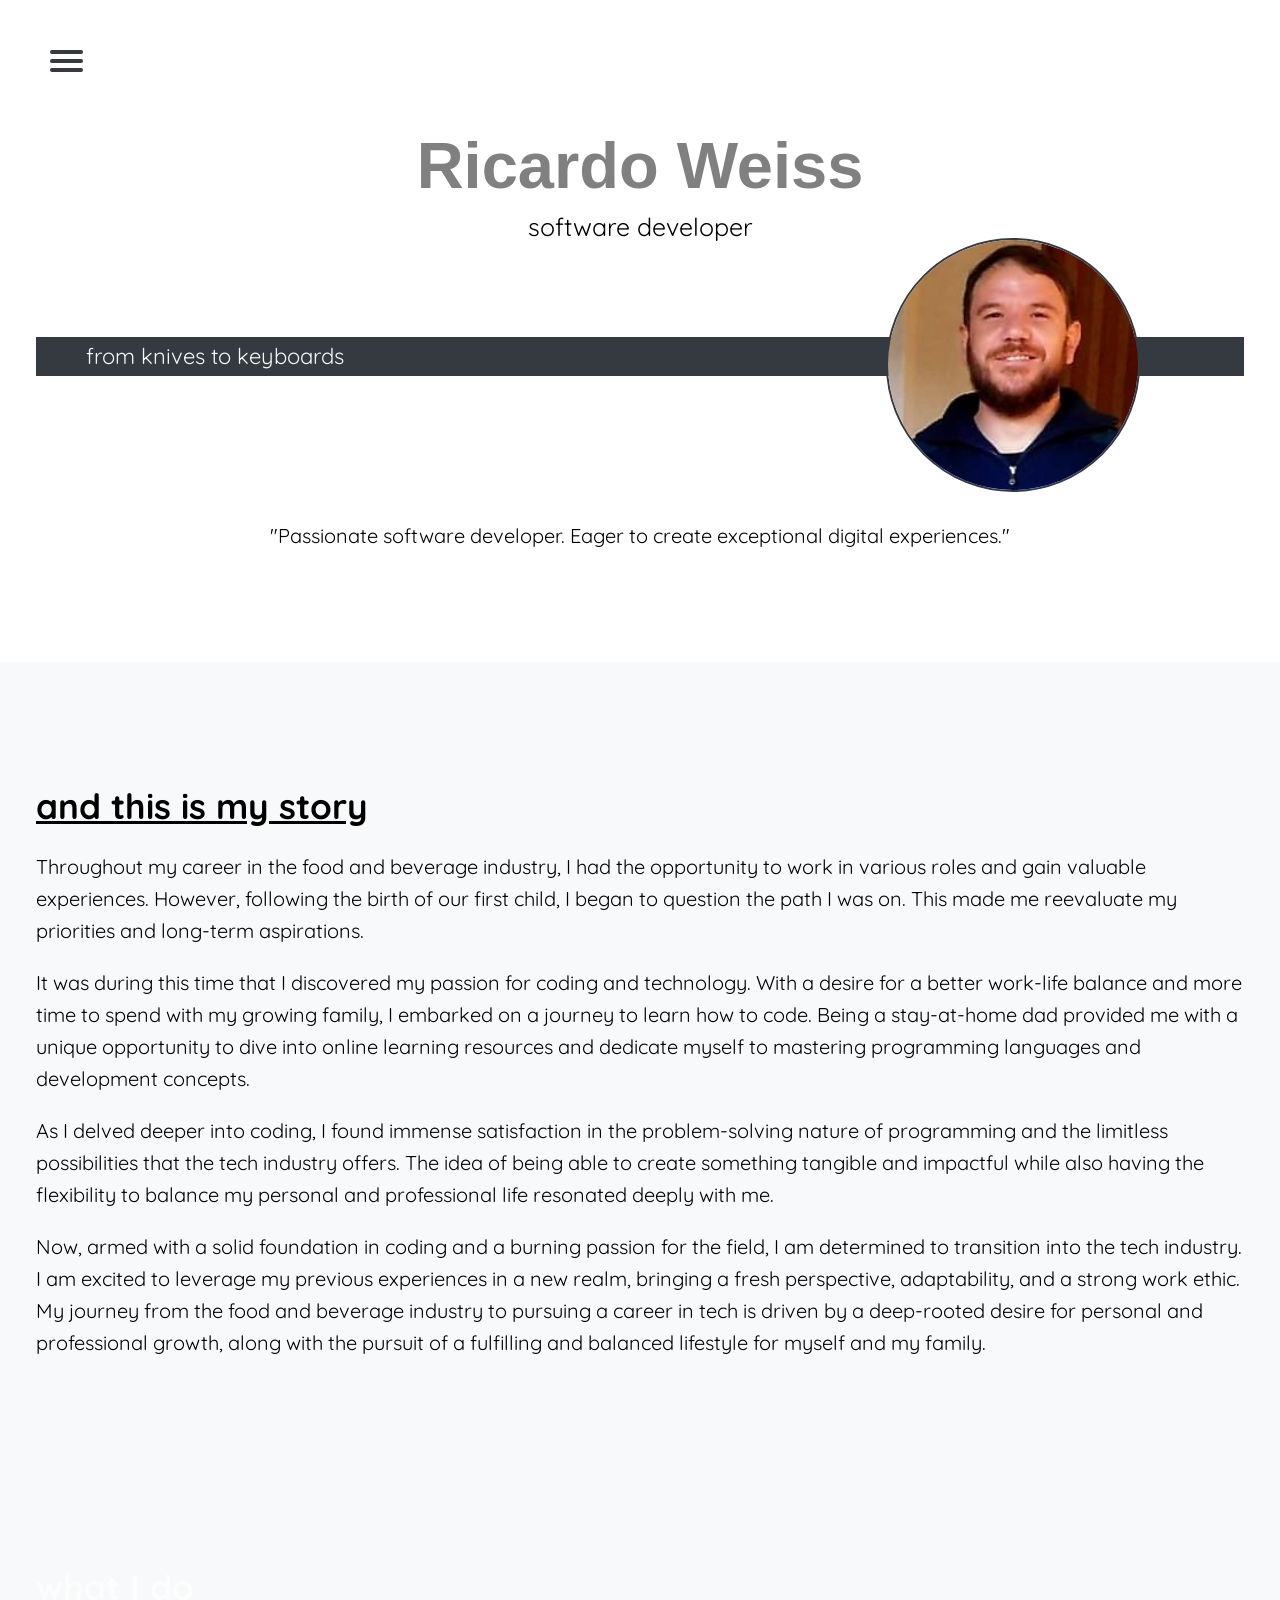
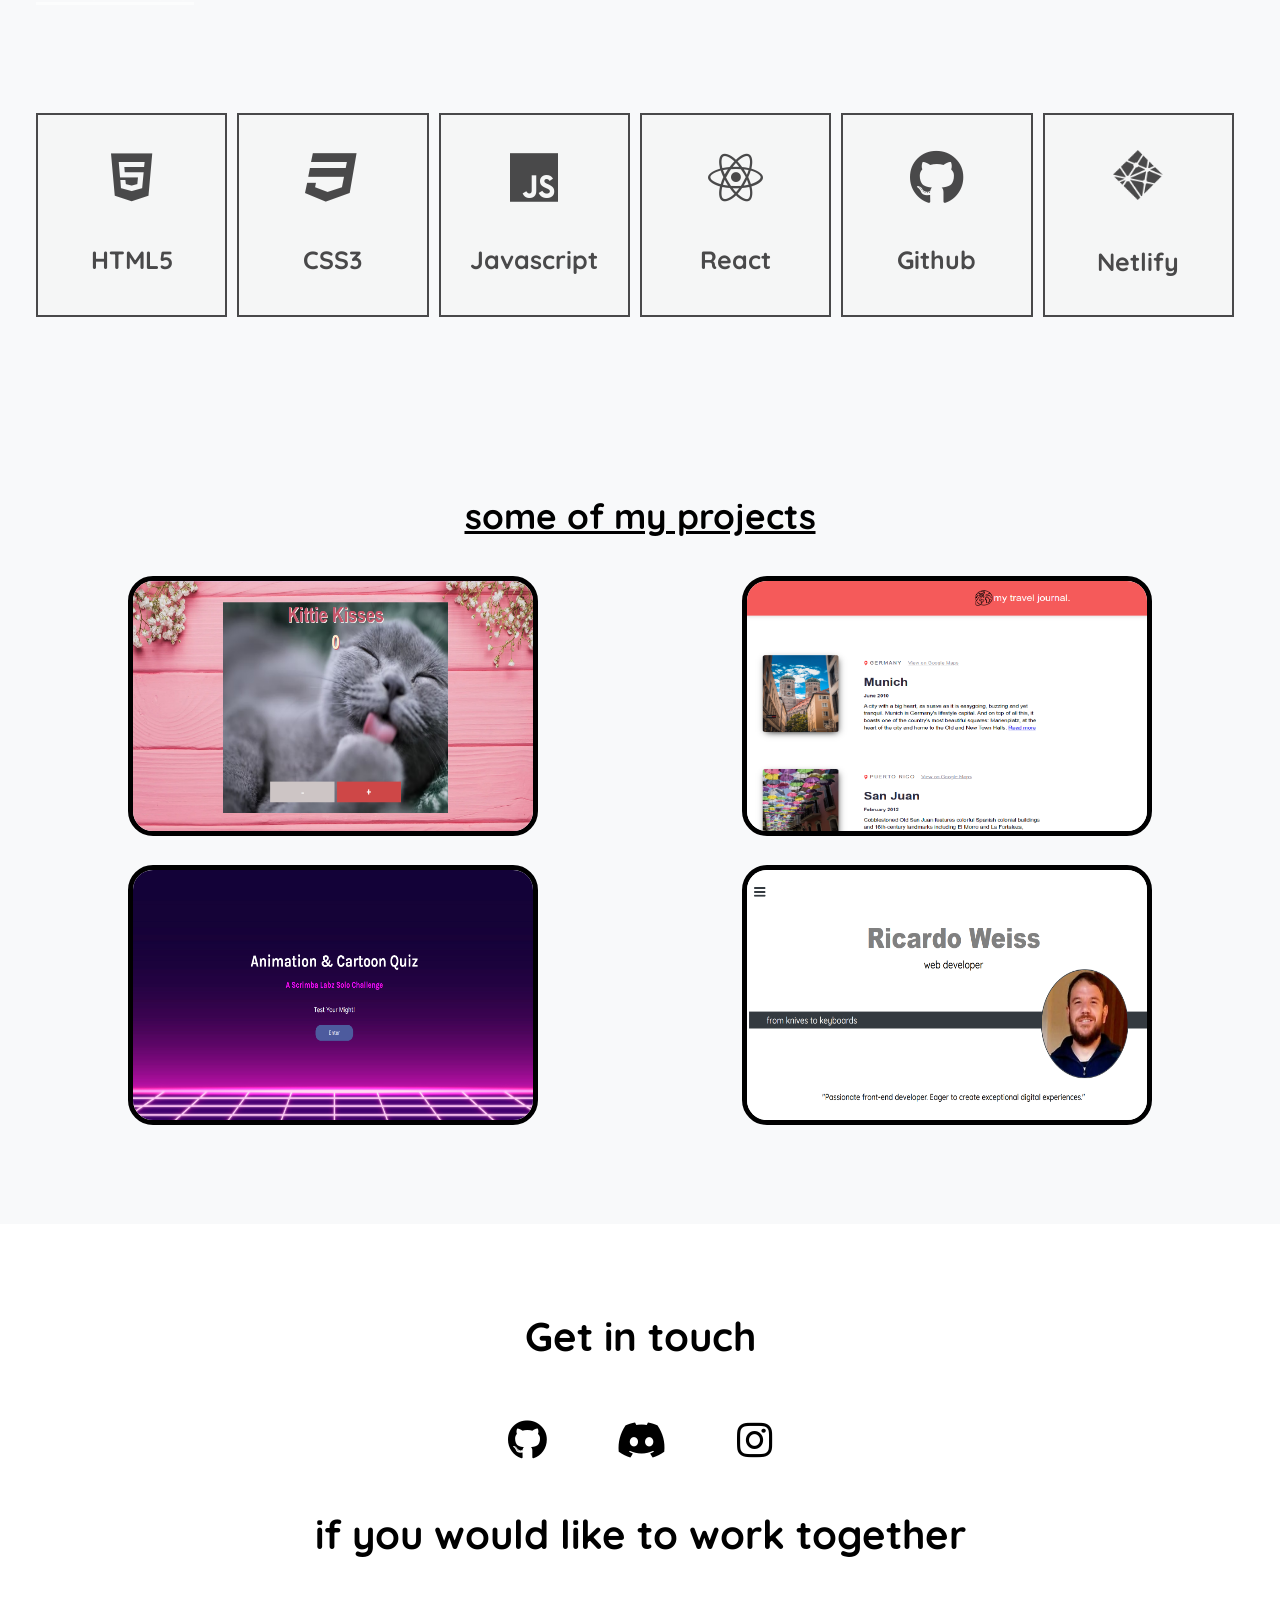
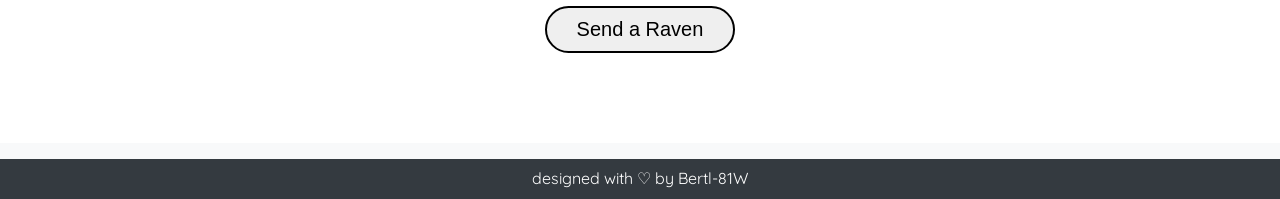
==== index.html @ 8ac3fc31 "layout updates" ====
<!DOCTYPE html>

<html lang="en">

  <head>
    <meta charset="UTF-8">
    <meta name="viewport" content="width=device-width, initial-scale=1.0">
    <title>Ricardo Weiss portfolio page</title>
    <link href="https://fonts.googleapis.com/css2?family=Quicksand:wght@500&display=swap" rel="stylesheet">
    <link href="https://fonts.googleapis.com/css2?family=Archivo+Black&display=swap" rel="stylesheet">
    <link rel="stylesheet" href="https://cdnjs.cloudflare.com/ajax/libs/font-awesome/5.11.2/css/all.css" integrity="sha256-46qynGAkLSFpVbEBog43gvNhfrOj+BmwXdxFgVK/Kvc=" crossorigin="anonymous"> 
    <link rel="stylesheet" href="styles.css">      
  </head>

  <body> 
      <!--  Hamburger with a dropdown menu  -->

     <nav role="navigation">
        <div id="menuToggle" onclick="toggleMenu()">
          <input type="checkbox">

          <span></span>
          <span></span>
          <span></span>

          <ul id="menu" class="hidden">            
              <li><a href="#home" onclick="toggleMenu()">Home</a></li>
                <li><a href="#myStory" onclick="toggleMenu()">About Me</a></li>
                <li><a href="#myServices" onclick="toggleMenu()">My Services</a></li>
                <li><a href="#work" onclick="toggleMenu()">Projects</a></li>
                <li><a href="#contact" onclick="toggleMenu()">Contact</a></li>
          </ul>
        </div>
      </nav> 
      
      <script src="script.js"></script>       
      
    <section class="about-me" id="home">    
        <div class="me">       
          <h1 class="section-title-intro" id="home"><strong>Ricardo Weiss</strong></h1>
            <p class="section-subtitle-intro">software developer</p>
        </div>

        <div class="me-story">          
            <p class="section-subtitle-about">from knives to keyboards</p>            
            <img src="./images/Richi.jpg" class="section-image" alt="Ricardo smiling into camera">
        </div>
        <p class="section-info-about">"Passionate software developer. Eager to create exceptional digital experiences."</p>
    </section>

          <!-- my story section -->
      
    <section class="my-story" id="myStory">
        <div class="about-me-body">
          <h2 class="section-title-about">and this is my story</h2>

            <p>Throughout my career in the food and beverage industry, I had the opportunity to work in various roles and gain valuable experiences. However, following the birth of our first child, I began to question the path I was on. This made me reevaluate my priorities and long-term aspirations.</p>

            <p>It was during this time that I discovered my passion for coding and technology. With a desire for a better work-life balance and more time to spend with my growing family, I embarked on a journey to learn how to code. Being a stay-at-home dad provided me with a unique opportunity to dive into online learning resources and dedicate myself to mastering programming languages and development concepts.</p>

            <p>As I delved deeper into coding, I found immense satisfaction in the problem-solving nature of programming and the limitless possibilities that the tech industry offers. The idea of being able to create something tangible and impactful while also having the flexibility to balance my personal and professional life resonated deeply with me.</p>
              
            <p>Now, armed with a solid foundation in coding and a burning passion for the field, I am determined to transition into the tech industry. I am excited to leverage my previous experiences in a new realm, bringing a fresh perspective, adaptability, and a strong work ethic. My journey from the food and beverage industry to pursuing a career in tech is driven by a deep-rooted desire for personal and professional growth, along with the pursuit of a fulfilling and balanced lifestyle for myself and my family.</p>
          </div>
    </section>

           <!--  my skills  -->

    <section class="skills" id="myServices">
        <div class="#">
        <h5 class="section-title-skills">what I do</h5>
        </div>
        <div class="skills-container">
          <div class="skills-container-box">
            <i class="fab fa-html5"></i>
            <h4>HTML5</h4>            
          </div>

          <div class="skills-container-box">
            <i class="fab fa-css3"></i>
            <h4>CSS3</h4>            
          </div>

          <div class="skills-container-box">
            <i class="fab fa-js"></i>
            <h4>Javascript</h4>
          </div>
          <div class="skills-container-box">
            <i class="fab fa-react"></i>
            <h4>React</h4>
          </div>  
          <div class="skills-container-box">
              <i class="fab fa-github"></i>
              <h4>Github</h4>
          </div> 
          <div class="skills-container-box">
                <img src="./images/netlify-icon.png" class="netlify-icon">
                <h4>Netlify</h4>
          </div>          
       </div>
    </section>

               <!--  my projects  -->

    <section class="my-work" id="work" >
        <h2 class="section-title">some of my projects</h2>
         
      <div class="portfolio">
        <div class="project">
            <img src="images/KittieKounterpic.png" class="portfolio-img" alt="Project Thumbnail">
          <div class="buttons">
            <a href="https://github.com/Bertl-81W/Kittie-Kounter.git" class="btn">View Code</a>
            <a href="https://tonsofkisses.netlify.app/" class="btn">View Site</a>
          </div>          
        </div>

        <div class="project">
          <img src="images/travelJournal.png" class="portfolio-img" alt="Project Thumbnail">
          <div class="buttons">
            <a href="https://github.com/Bertl-81W/react-app-bertls-travels.git" class="btn">View Code</a>
            <a href="https://bertlstravels.netlify.app/" class="btn">View Site</a>
          </div>
        </div>  

        <div class="project">
            <img src="images/anim-quiz.png" class="portfolio-img" alt="Project Thumbnail">
          <div class="buttons">
            <a href="https://github.com/Bertl-81W/quizzical-app.git" class="btn">View Code</a>
            <a href="https://animation-quizzical.netlify.app/" class="btn">View Site</a>
          </div>
        </div> 

        <div class="project">
            <img src="images/portf-pic.png" class="portfolio-img" alt="Project Thumbnail">
          <div class="buttons">
            <a href="https://github.com/Bertl-81W/myPortfolio.git" class="btn">View Code</a>
            <a href="https://devricardoweiss.netlify.app/" class="btn">View Site</a>
          </div>
        </div> 
      </div>     
    </section>

             <!--  my contact info  -->

    <section class="contact-info" id="contact">
      <div class="contact-info-link">
        <h3>Get in touch</h3>
        <div class="icons">
            <ul class="social-list">
                <li class="social-list-item">
                 <a class="social-list-link" href="https://github.com/bertl-81w">
                        <i class="fab fa-github"></i>
                    </a>
                </li>
                
                <li class="social-list-item">
                    <a class="social-list-link" href="https://discordapp.com/users/933220148532355132">
                        <i class="fab fa-discord" id="chop"></i>
                    </a>
                </li>
                
                <li class="social-list-item">
                  <a class="social-list-link" href="https://instagram.com/bertweiss">
                         <i class="fab fa-instagram"></i>
                     </a>
                 </li>
            </ul>
        </div> 
         <h3>if you would like to work together</h3>        
         <a href="mailto:ricardoweiss1012@gmail.com">
          <button class="mailButton">Send a Raven</button>
         </a>
      </div>

               <!--  footer  -->

    </section>
      <footer>
        <p class="call-sign"id="trademark">designed with ♡ by Bertl-81W</p> 
      </footer>           
  </body> 
</html>
---- styles.css ----
body {    
    background-color: #f8f9fa;  
    font-family: 'Quicksand', sans-serif;
    color: black;
    margin: 0 auto;    
    font-size: 1.125em;
    line-height: 1.6; 
}
section {
    max-width: 100%;
    padding: 5em 2em;  
    overflow-x: hidden;
}

/* my story */

.about-me {
    background-color: #ffff;
}
.me {
    text-align: center;
    margin-top: 40px;
}

h1 {
    font-family: 'Archivo', sans-serif;
    font-size: 45px;
    margin-bottom: 0;
    margin-left: 20px;
    color: grey;
  
}
h1, h2, h3 {
    line-height: 1.1;
    margin: 0;
}
h2 {
    font-size: 35px;
    text-decoration: underline;
}
h3 {
    font-size: 40px;
    font-weight: 700;
    margin-bottom: 50px;
    align-items: center;
}
p {
    color: black;
    font-size: 20px;
}
.section-title {
    margin-bottom: .25em
}
.section-title-intro {
    font-weight: bold;
    font-size: 65px;
} 
.section-title-skills{
    color: #ffff;
}  
.section-title-about {
    margin-top: 35px;
    margin-bottom: 25px;
    text-decoration: underline;
}
.section-subtitle-about {
    background-color: #343a40;
    /*background: #4a4e69; 
    color: #c9ada7; */
    color: #f8f8f8;
    font-size: 22px;
    margin-top: 90px;
    padding: 2px 50px;    
}
.section-subtitle-intro {
    font-size: 25px;
    margin-top: 5px;
    margin-bottom: 50px;    
}
.section-info-about{
    text-align: center;
}
.section-image {
    border: 2px solid #343a40;
    border-radius: 50%;
    height: 250px;
    width: 250px;
    margin-left: 850px; 
    margin-top: -160px;    
} 

   /*skills*/

.skills {
    background-image: url("./images/trees.png");
    background-size: cover;    
    opacity: .7;    
}
.skills-container {    
    display: flex;
    flex-direction: row;
    align-items: center;
    
    text-align: center;
}

.section-title-skills {
    text-decoration: underline;
    font-size: 35px;
    margin-top: 0;
}
.skills-container-box {
    border: 2px solid #000;
    background-color:whitesmoke;
    height: 200px;
    width: 200px;
    margin-top: 40px;
    margin-right: 10px;
}
.skills-container-box i{
  font-size: 55px;
  margin-top: 35px;  
}
.skills-container-box p {
    font-size: 18px;
}
.netlify-icon {
  height: 50px;
  width: 50px;
  margin-top: 35px;
}
h4 {
 font-size: 25px;
}

   /*my projects*/

.my-work {    
    text-align: center; 
}
.portfolio {
    display: grid;
    grid-template-columns:   repeat(2, 1fr)/*repeat(auto-fit, minmax(150px, 1fr)) */; 
    grid-gap: 20px;
    margin-top: 40px;   
}
.portfolio-img {    
    height: 250px;
    width: 400px;
    border-radius: 25px;
    border: 5px solid black;
    transition: 
        transform 750ms cubic-bezier(.5, 0, .5, 1),
        opacity 250ms linear;
}     
   /*View code/website button when hovering over portfolio project*/  
.project {
  position: relative;
}
.buttons {
  position: absolute;
  top: 50%;
  left: 50%;
  padding: 10px;   
  transform: translate(-50%, -50%);
  display: flex;
  flex-direction: column;  
  align-items: center;  
  opacity: 0;  
  background: rgba(0, 0, 0, 0.5);  
  transition: opacity 750ms cubic-bezier(.5, 0, .5, 1);
}

.project:hover .buttons {
  opacity: 1;
  display: flex;
}

.btn {
  font-size: 20px;
  margin: 5px 0;
  padding: 5px 5px;
  background-color: rgb(66, 57, 57);
  color: #fff;
  text-decoration: none;
  border-radius: 5px;  
  transition: background-color 0.3s ease;
}

.btn:hover {
  background-color: rgba(0, 0, 0, 0.9);;
} 
.portfolio .project:hover .buttons {
  /*display: flex;*/
  opacity: 1;
}
.portfolio .project:hover .portfolio-img {
  transform: scale(1.05); 
}

   /*my contact info*/

.contact-info {
    background-color: #ffff;
}
.contact-info-link {
    text-align: center;    
}
.mailButton{
    padding: 10px 30px;
    font-size: 20px;
    border-radius: 35px;
    border: 2px solid #000 ;
}
.mailButton:hover,
.mailButton:focus {
    background-color: #4a4e69;
    color: pink;
    cursor: pointer;
    transform: scale(1.2);    
}
.social-list {
    display: flex;
    flex-direction: row;
    align-items: center;
    justify-content: center;
    padding: 0 2em;   
}
ul {
    font-size: 40px;
    list-style: none;
}
a {     
    text-decoration: none;
    color: #000;
}
a:hover {
    color: hotpink;    
    cursor: pointer;
}
.social-list-link {
    padding: 35px;
}
.call-sign {
  font-size: 16px;
  display: flex;
  align-items: center;
  justify-content: center;
}
#trademark {
    background-color: #343a40;
    color: #ffff;
   /* display: flex;
    align-items: center;
    font-size: 20px;   
    text-align: center;*/
    margin-bottom: -210px;  
    height: 40px;
    width: 100%;     
} 
#menuToggle {
  display: block;
  position: fixed;
  top: 50px;
  left: 50px;  
  z-index: 1;  
  -webkit-user-select: none;
  user-select: none;
} 
#menuToggle input {
  display: block;
  width: 40px;
  height: 32px;
  position: absolute;
  top: -7px;
  left: -5px;  
  cursor: pointer;  
  opacity: 0; /* hide this */
  z-index: 2; /* and place it over the hamburger */  
  -webkit-touch-callout: none;
} 
#menuToggle span {
  display: block;
  width: 33px;
  height: 4px;
  margin-bottom: 5px;
  position: relative;  
  background: #343a40;
  border-radius: 3px;  
  z-index: 1;  
  transform-origin: 4px 0px;  
  transition: transform 0.5s cubic-bezier(0.77,0.2,0.05,1.0),
              background 0.5s cubic-bezier(0.77,0.2,0.05,1.0),
              opacity 0.55s ease;
} 
#menuToggle span:first-child {
  transform-origin: 0% 0%;
}

#menuToggle span:nth-last-child(2) {
  transform-origin: 0% 100%;
} 

/* 
 * Transforms all the slices of hamburger
 * into a crossmark.
 */
#menuToggle input:checked ~ span
{
  opacity: 1;
  transform: rotate(45deg) translate(-2px, -1px);
  background: #232323;
}

/*
 * hides the middle one.
 */
#menuToggle input:checked ~ span:nth-last-child(3)
{
  opacity: 0;
  transform: rotate(0deg) scale(0.2, 0.2);
}

/*
 * last bar goes the other direction
 */
#menuToggle input:checked ~ span:nth-last-child(2)
{
  transform: rotate(-45deg) translate(0, -1px);
} 

/* Initially hide the menu */
.hidden {
  display: none;
}
.hidden:hover {
  color: hotpink;
}

/* Shows the menu when the show class is added */
.show {
  display: block;
  box-shadow: 0 8px 16px rgba(13, 13, 13, 0.5);
}

#menu {
  position: absolute;
  width: 160px;
  margin: -80px 0 0 -50px;
  padding: 30px;
  padding-top: 125px;
  font-size: 20px;
  background: pink;
  list-style-type: none;
  -webkit-font-smoothing: antialiased;     
} 
#menu li {
  margin: 10px 0;
}
#menu a {
  text-decoration: none;
  color: black;
}
#menu a:hover {
  color: hotpink;
}
  /* responsiveness */ 

@media screen and (max-width: 800px){
 body{
    /*width: 100%;*/
    display: flex;
    flex-direction: column;
    align-items: center;
    justify-content: center;
    overflow-x: hidden;    
 }
 
 .about-me img{
    display: none;
 }
 h4{
  font-size:15px;
 }
 h5{
   margin-left: 10px;
 }
 .skills{
  width: 90%;
 }
 
 .skills-container-box{
  margin-left: 10px;
}
 .section-title-about{
    margin-bottom: 10px;
 }
 footer{ 
    width: 100%;
 }
} 


@media screen and (max-width: 500px){
  body{    
    overflow-x: hidden;
    width: 100%; 
  } 
  .navbar{
    display: flex;
    flex-direction: row;
    align-items: center;
    justify-content: space-between;
    width: 100%;
    overflow-x: hidden;    
  }
  .navbar a{
    font-size: 20px;
  }
  .section-subtitle-about{
    font-size: 15px;    
  }
  .skills {
    width: 80%;
  }
  .skills-container{
    display: flex;
    flex-direction: column;    
  } 
  .portfolio-img {
    height: 150px;
    width: 190px;
    border: 2px solid black;
  } 
  /*.buttons {
    
  }*/
  .social-list-link{
    display: flex;
    flex-direction: row;
    align-items: center;
    justify-content: space-evenly;
  }
  .contact-link{
    font-size: 25px;
    text-align: center;
  }
  .contact-info{
    margin-bottom: 5px;
  }
  .section-title{
    font-size: 25px;
  }
  footer{
    width: 100%;
  }  
}
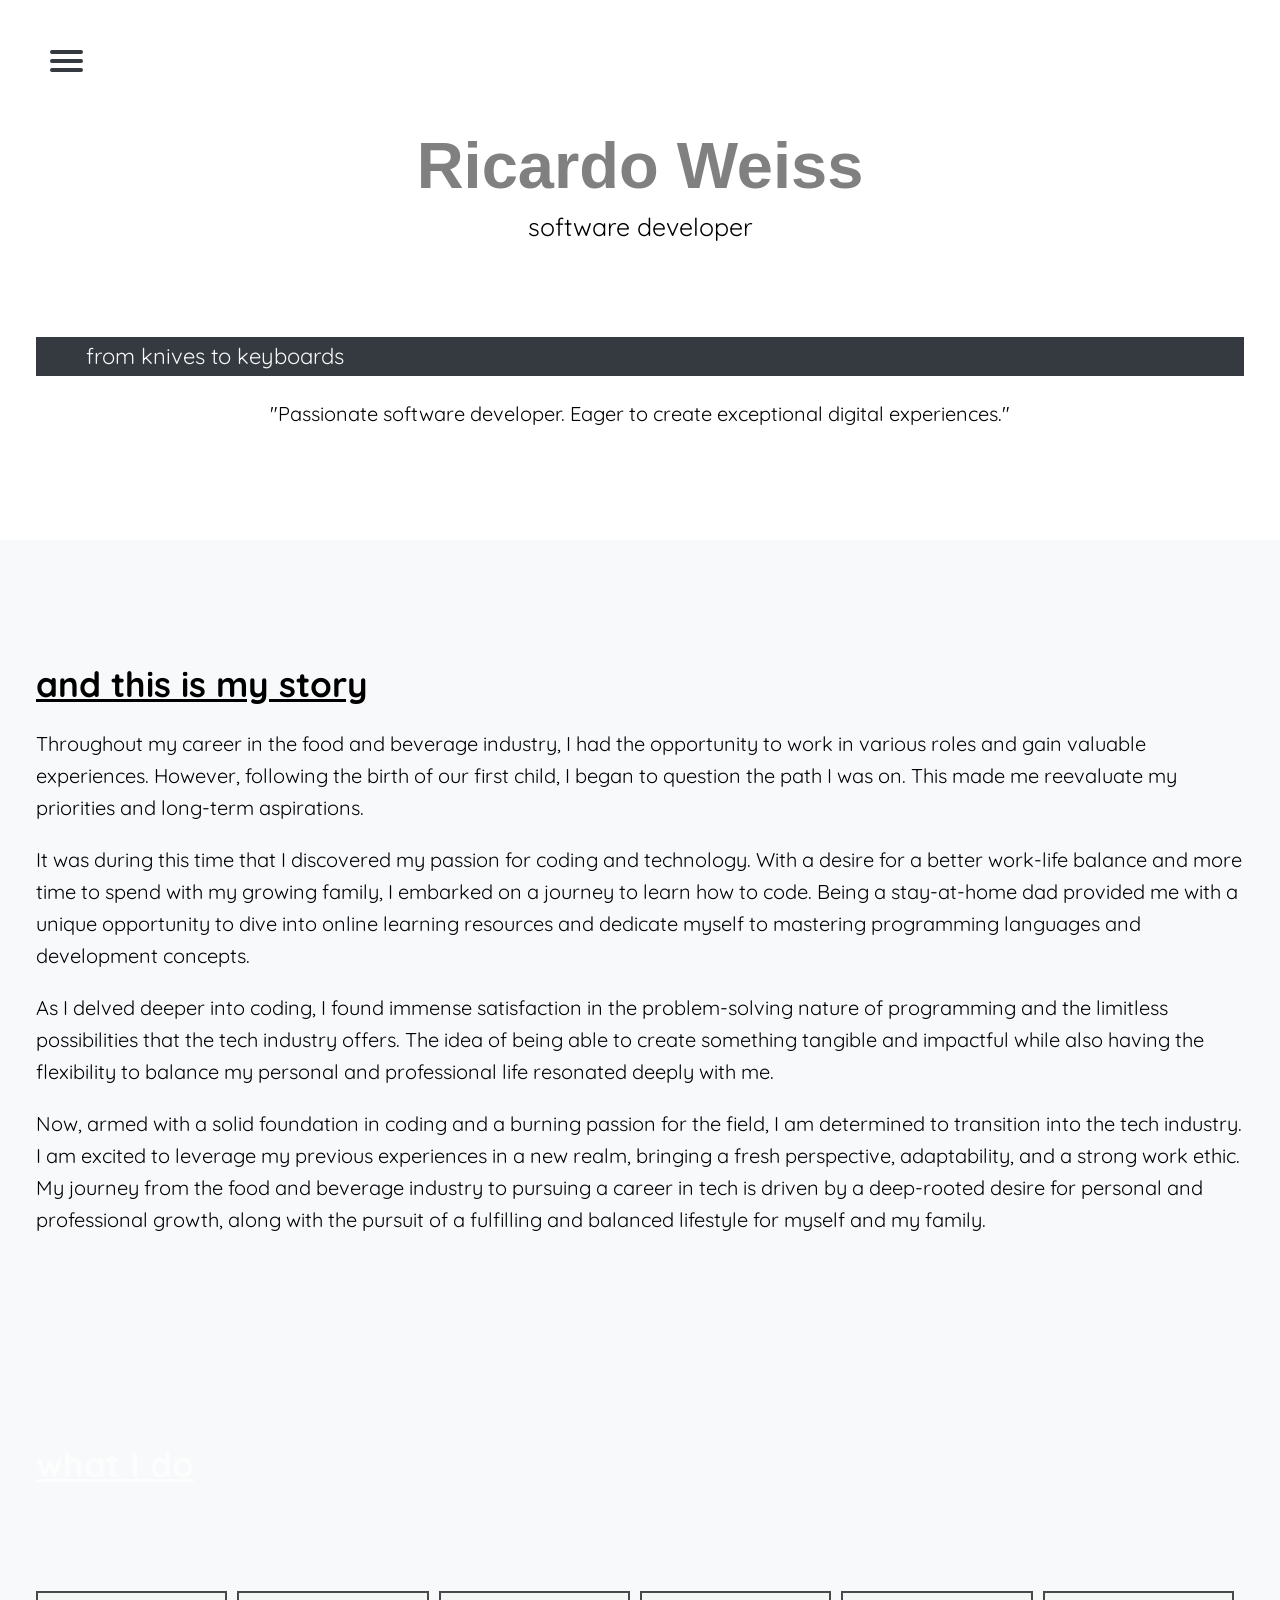
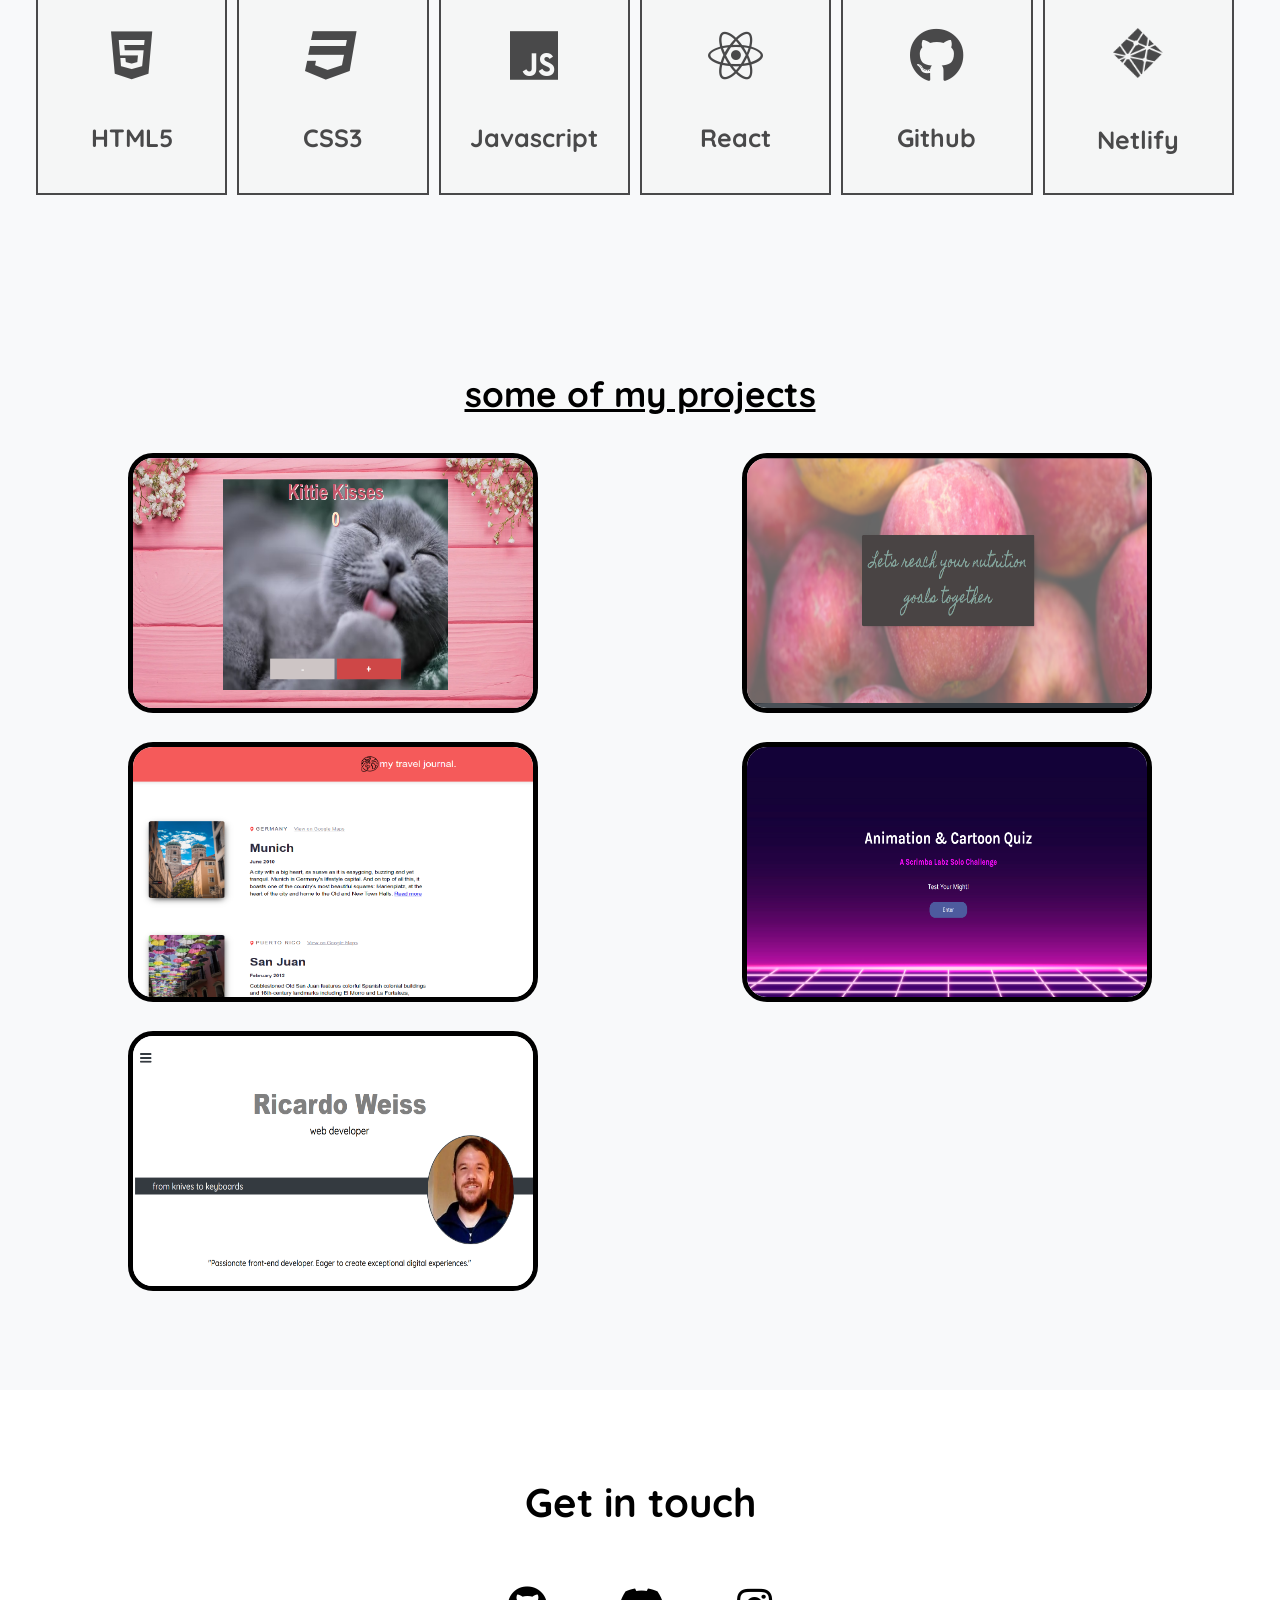
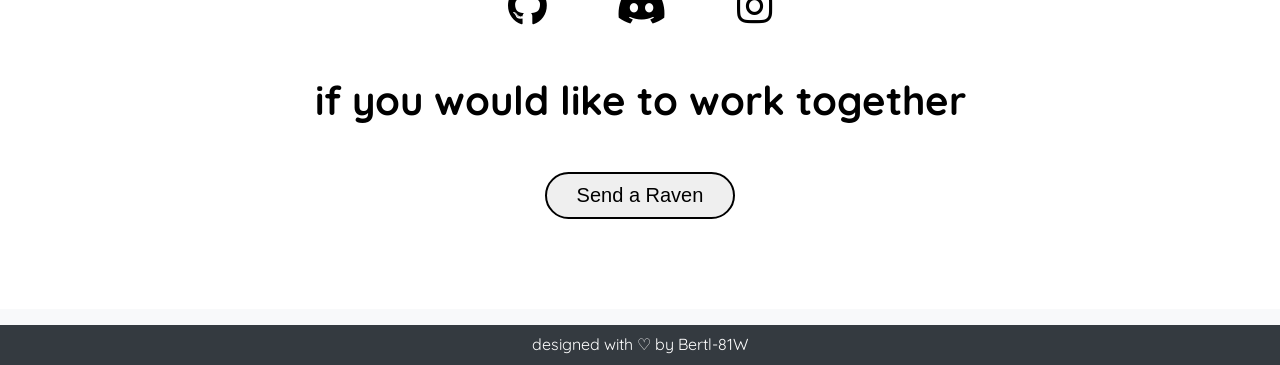
==== commit 77b3ed4a: "add new project in project history" ====
--- a/index.html
+++ b/index.html
@@ -44,7 +44,7 @@
 
         <div class="me-story">          
             <p class="section-subtitle-about">from knives to keyboards</p>            
-            <img src="./images/Richi.jpg" class="section-image" alt="Ricardo smiling into camera">
+            <!--<img src="./images/profilePic1.JPG" class="section-image" alt="Ricardo smiling into camera"> -->
         </div>
         <p class="section-info-about">"Passionate software developer. Eager to create exceptional digital experiences."</p>
     </section>
@@ -116,6 +116,14 @@
         </div>
 
         <div class="project">
+            <img src="images/clientSite_1.png" class="portfolio-img" alt="Project Thumbnail">
+          <div class="buttons">
+            <!--a href="https://github.com/Bertl-81W/quizzical-app.git" class="btn">View Code</a>-->
+            <a href="https://nutritionbyheather.com/" class="btn">View Site</a>
+          </div>
+        </div>
+
+        <div class="project">
           <img src="images/travelJournal.png" class="portfolio-img" alt="Project Thumbnail">
           <div class="buttons">
             <a href="https://github.com/Bertl-81W/react-app-bertls-travels.git" class="btn">View Code</a>
--- a/styles.css
+++ b/styles.css
@@ -84,10 +84,10 @@
 .section-image {
     border: 2px solid #343a40;
     border-radius: 50%;
-    height: 250px;
-    width: 250px;
+    height: 280px;
+    width: 280px;
     margin-left: 850px; 
-    margin-top: -160px;    
+    margin-bottom: -160px;    /*top: -120px */
 } 
 
    /*skills*/
@@ -421,6 +421,9 @@
   .section-subtitle-about{
     font-size: 15px;    
   }
+  .about-me {
+    width: 75%;
+  }
   .skills {
     width: 80%;
   }
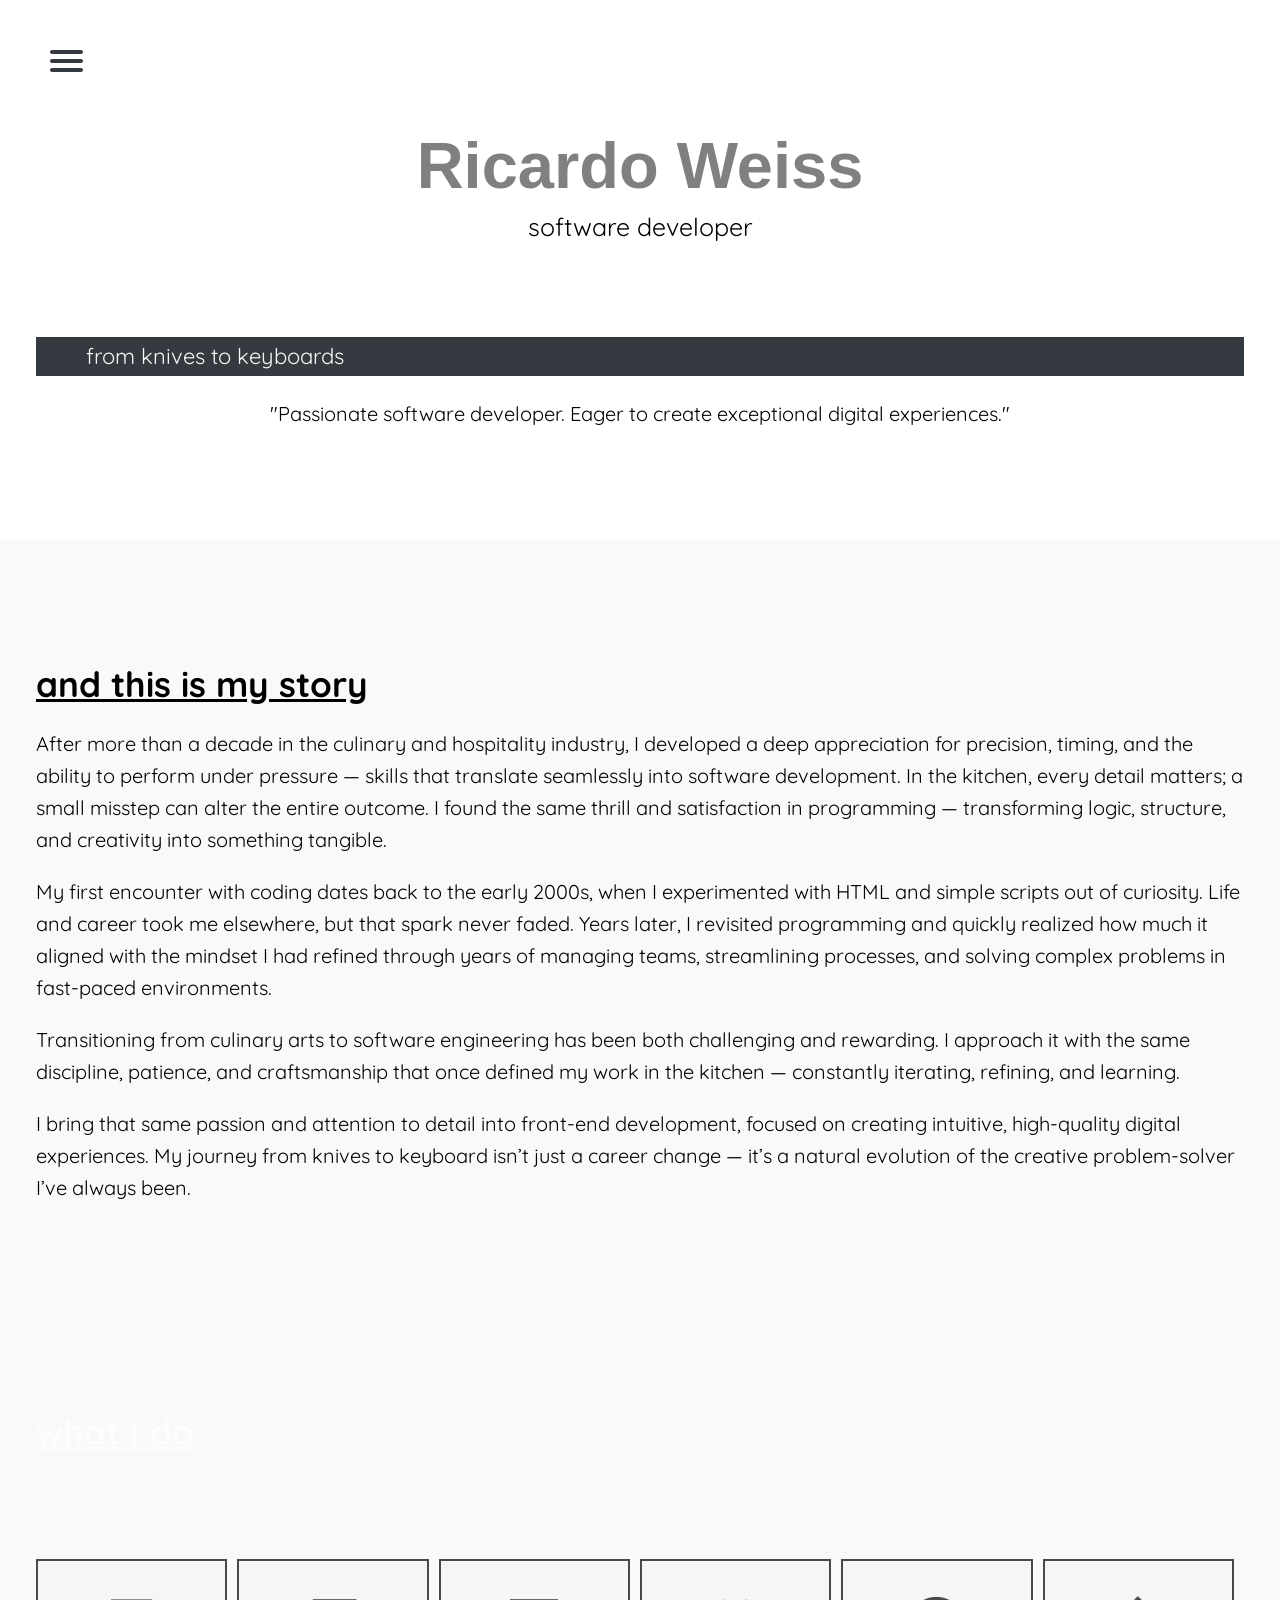
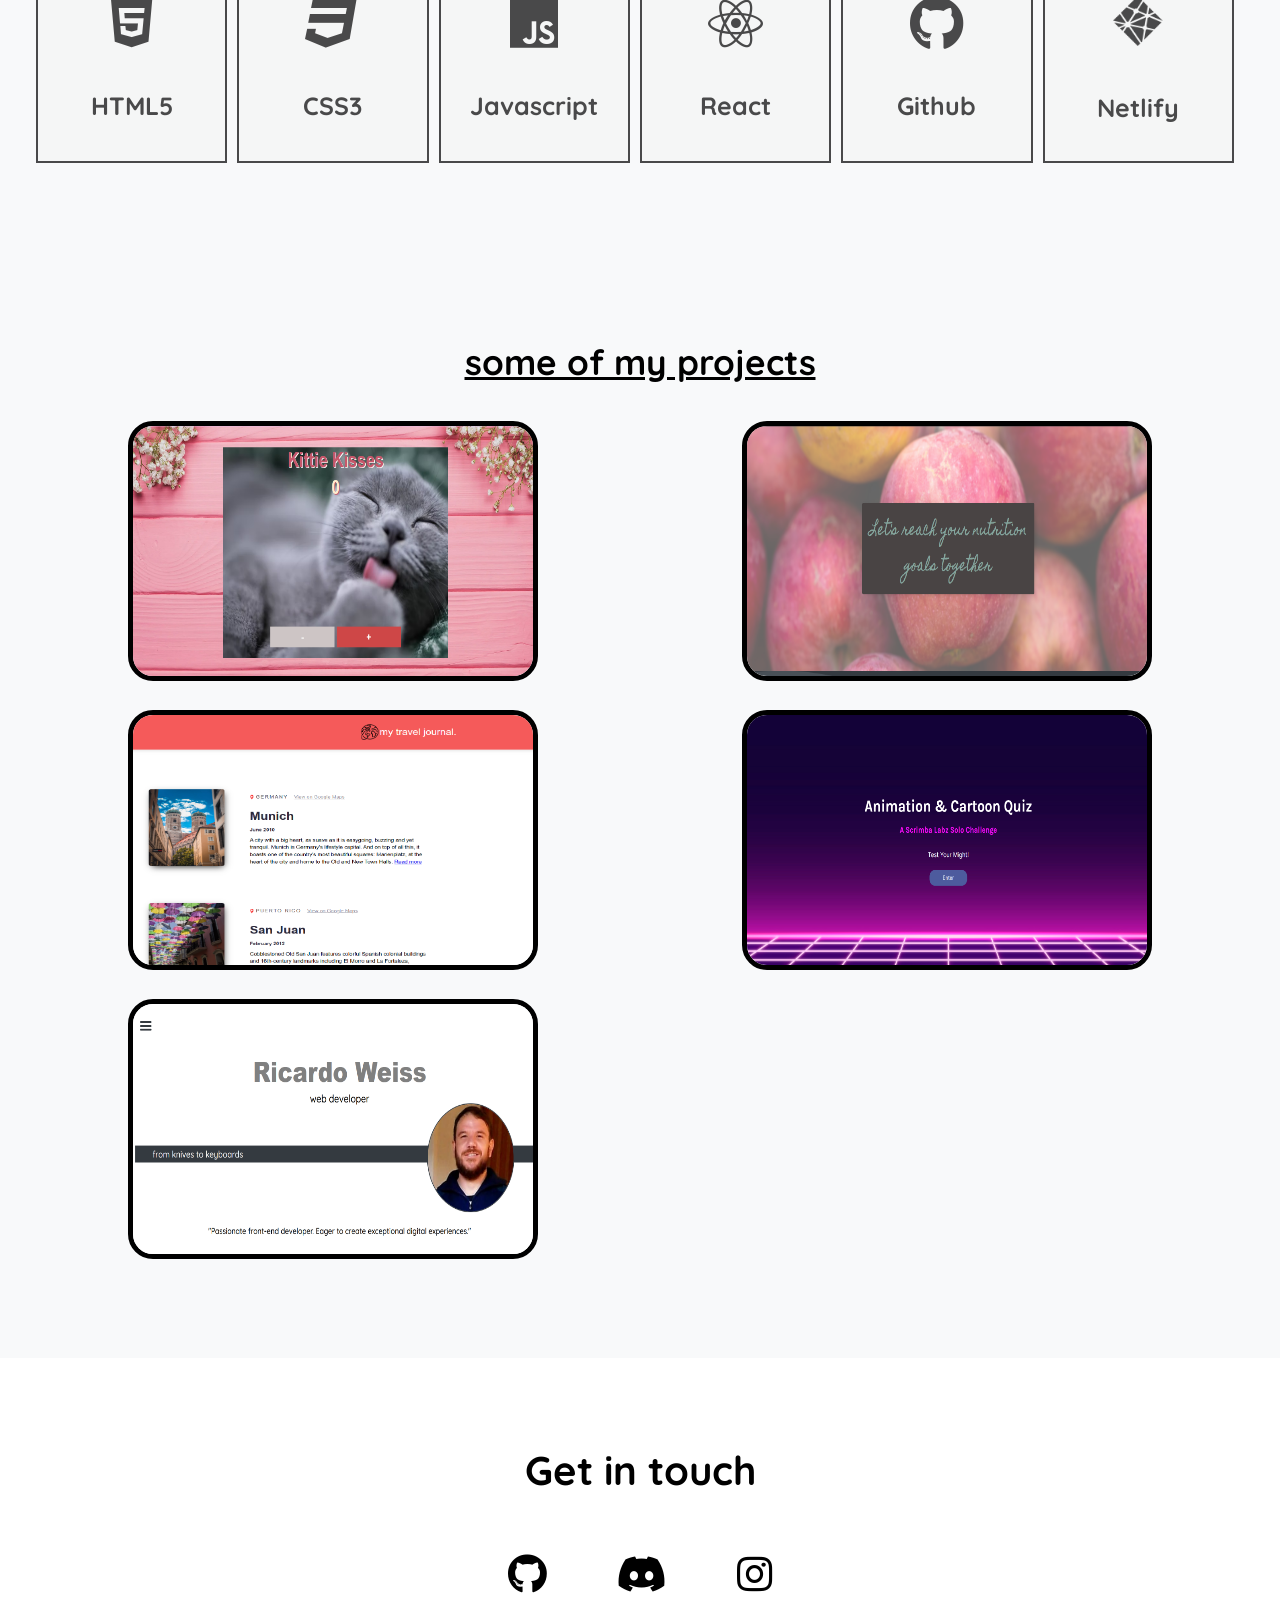
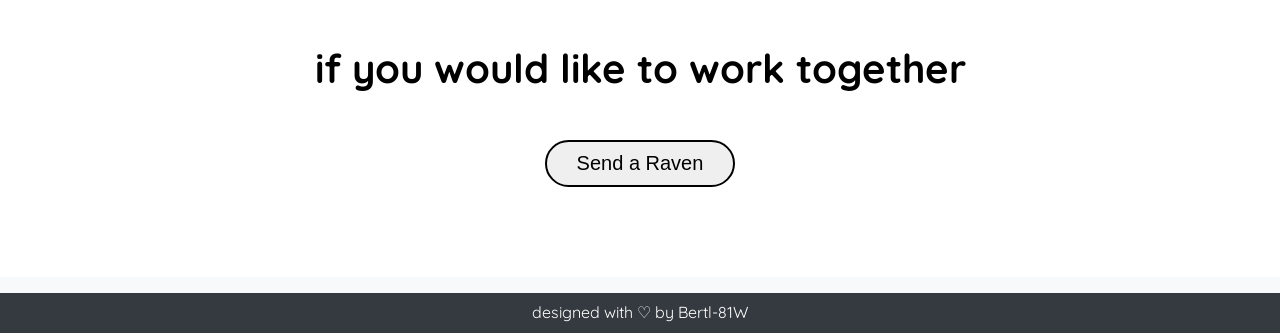
==== commit 88e08734: "edit portfolio page about me text" ====
--- a/index.html
+++ b/index.html
@@ -55,13 +55,13 @@
         <div class="about-me-body">
           <h2 class="section-title-about">and this is my story</h2>
 
-            <p>Throughout my career in the food and beverage industry, I had the opportunity to work in various roles and gain valuable experiences. However, following the birth of our first child, I began to question the path I was on. This made me reevaluate my priorities and long-term aspirations.</p>
-
-            <p>It was during this time that I discovered my passion for coding and technology. With a desire for a better work-life balance and more time to spend with my growing family, I embarked on a journey to learn how to code. Being a stay-at-home dad provided me with a unique opportunity to dive into online learning resources and dedicate myself to mastering programming languages and development concepts.</p>
-
-            <p>As I delved deeper into coding, I found immense satisfaction in the problem-solving nature of programming and the limitless possibilities that the tech industry offers. The idea of being able to create something tangible and impactful while also having the flexibility to balance my personal and professional life resonated deeply with me.</p>
+            <p>After more than a decade in the culinary and hospitality industry, I developed a deep appreciation for precision, timing, and the ability to perform under pressure — skills that translate seamlessly into software development. In the kitchen, every detail matters; a small misstep can alter the entire outcome. I found the same thrill and satisfaction in programming — transforming logic, structure, and creativity into something tangible.</p>
+                        
+            <p>My first encounter with coding dates back to the early 2000s, when I experimented with HTML and simple scripts out of curiosity. Life and career took me elsewhere, but that spark never faded. Years later, I revisited programming and quickly realized how much it aligned with the mindset I had refined through years of managing teams, streamlining processes, and solving complex problems in fast-paced environments.</p>
+            
+            <p>Transitioning from culinary arts to software engineering has been both challenging and rewarding. I approach it with the same discipline, patience, and craftsmanship that once defined my work in the kitchen — constantly iterating, refining, and learning.</p>
               
-            <p>Now, armed with a solid foundation in coding and a burning passion for the field, I am determined to transition into the tech industry. I am excited to leverage my previous experiences in a new realm, bringing a fresh perspective, adaptability, and a strong work ethic. My journey from the food and beverage industry to pursuing a career in tech is driven by a deep-rooted desire for personal and professional growth, along with the pursuit of a fulfilling and balanced lifestyle for myself and my family.</p>
+            <p>I bring that same passion and attention to detail into front-end development, focused on creating intuitive, high-quality digital experiences. My journey from knives to keyboard isn’t just a career change — it’s a natural evolution of the creative problem-solver I’ve always been.</p>
           </div>
     </section>
 
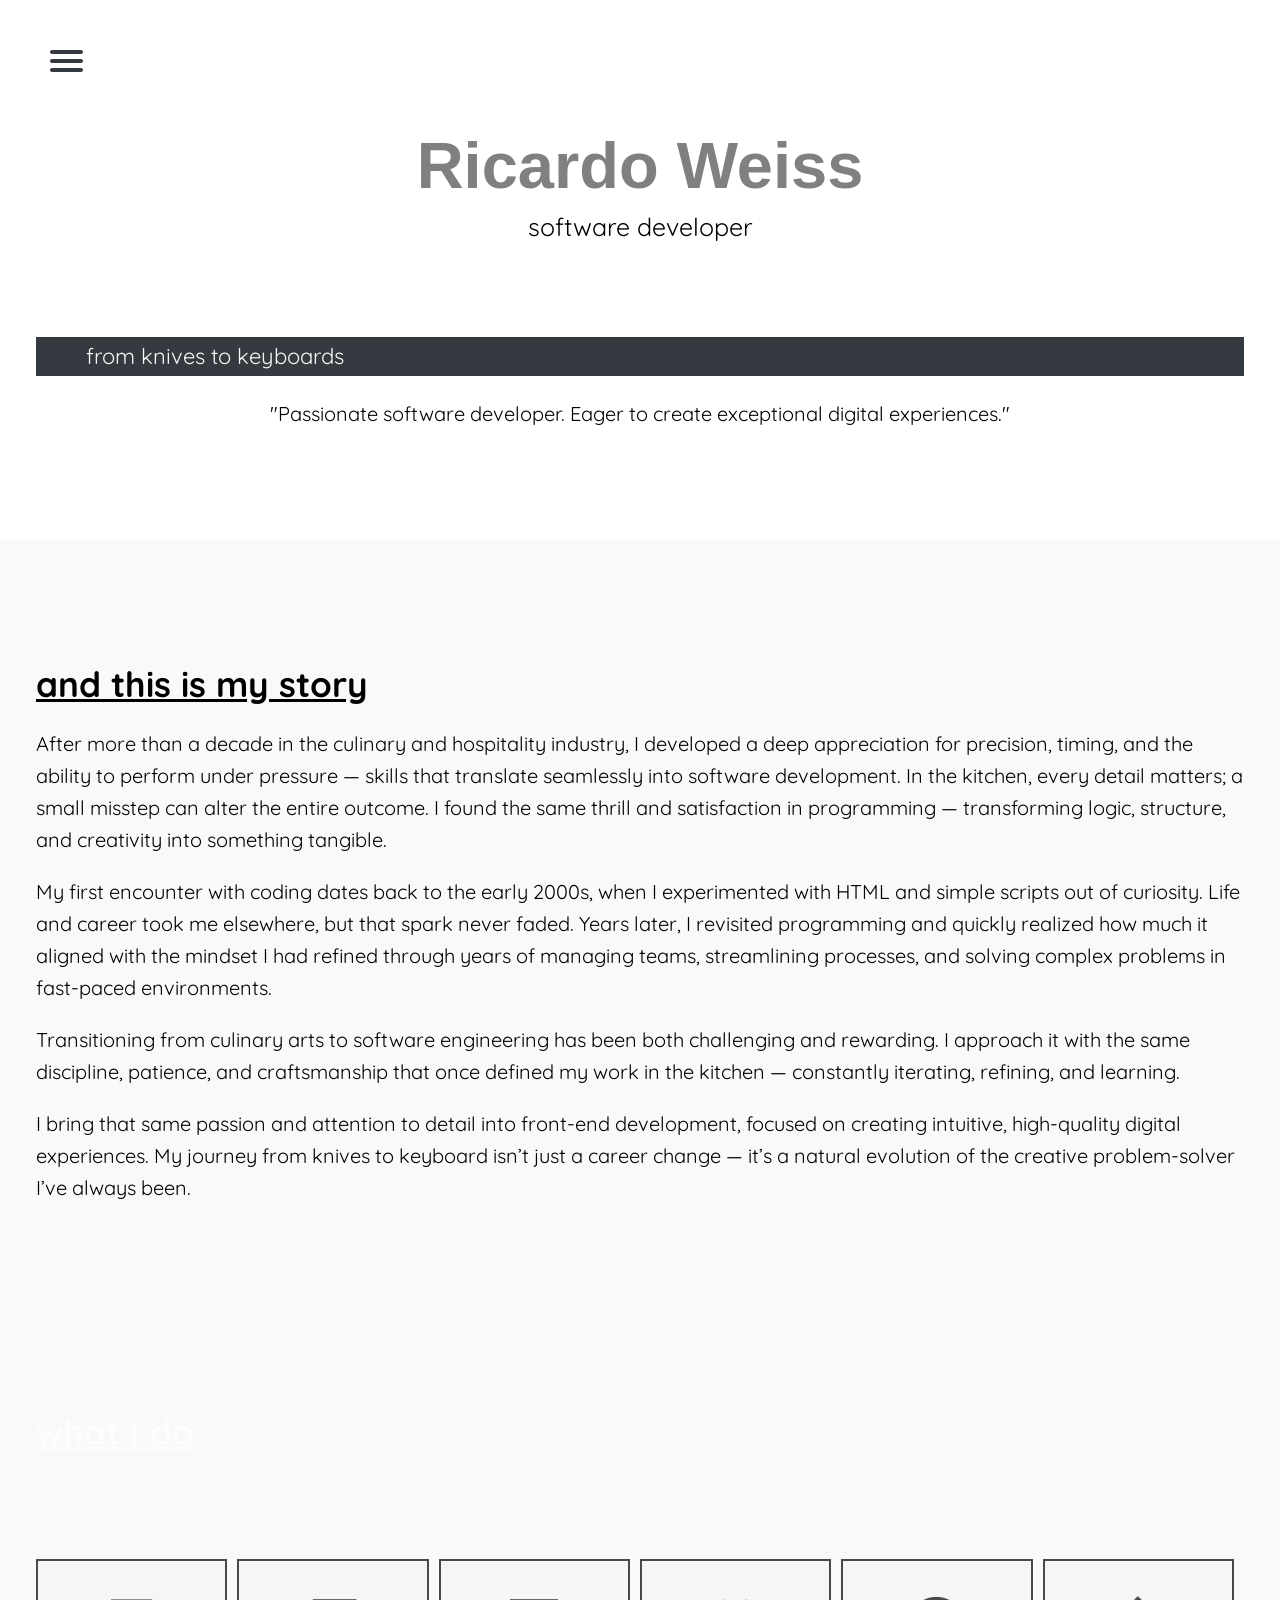
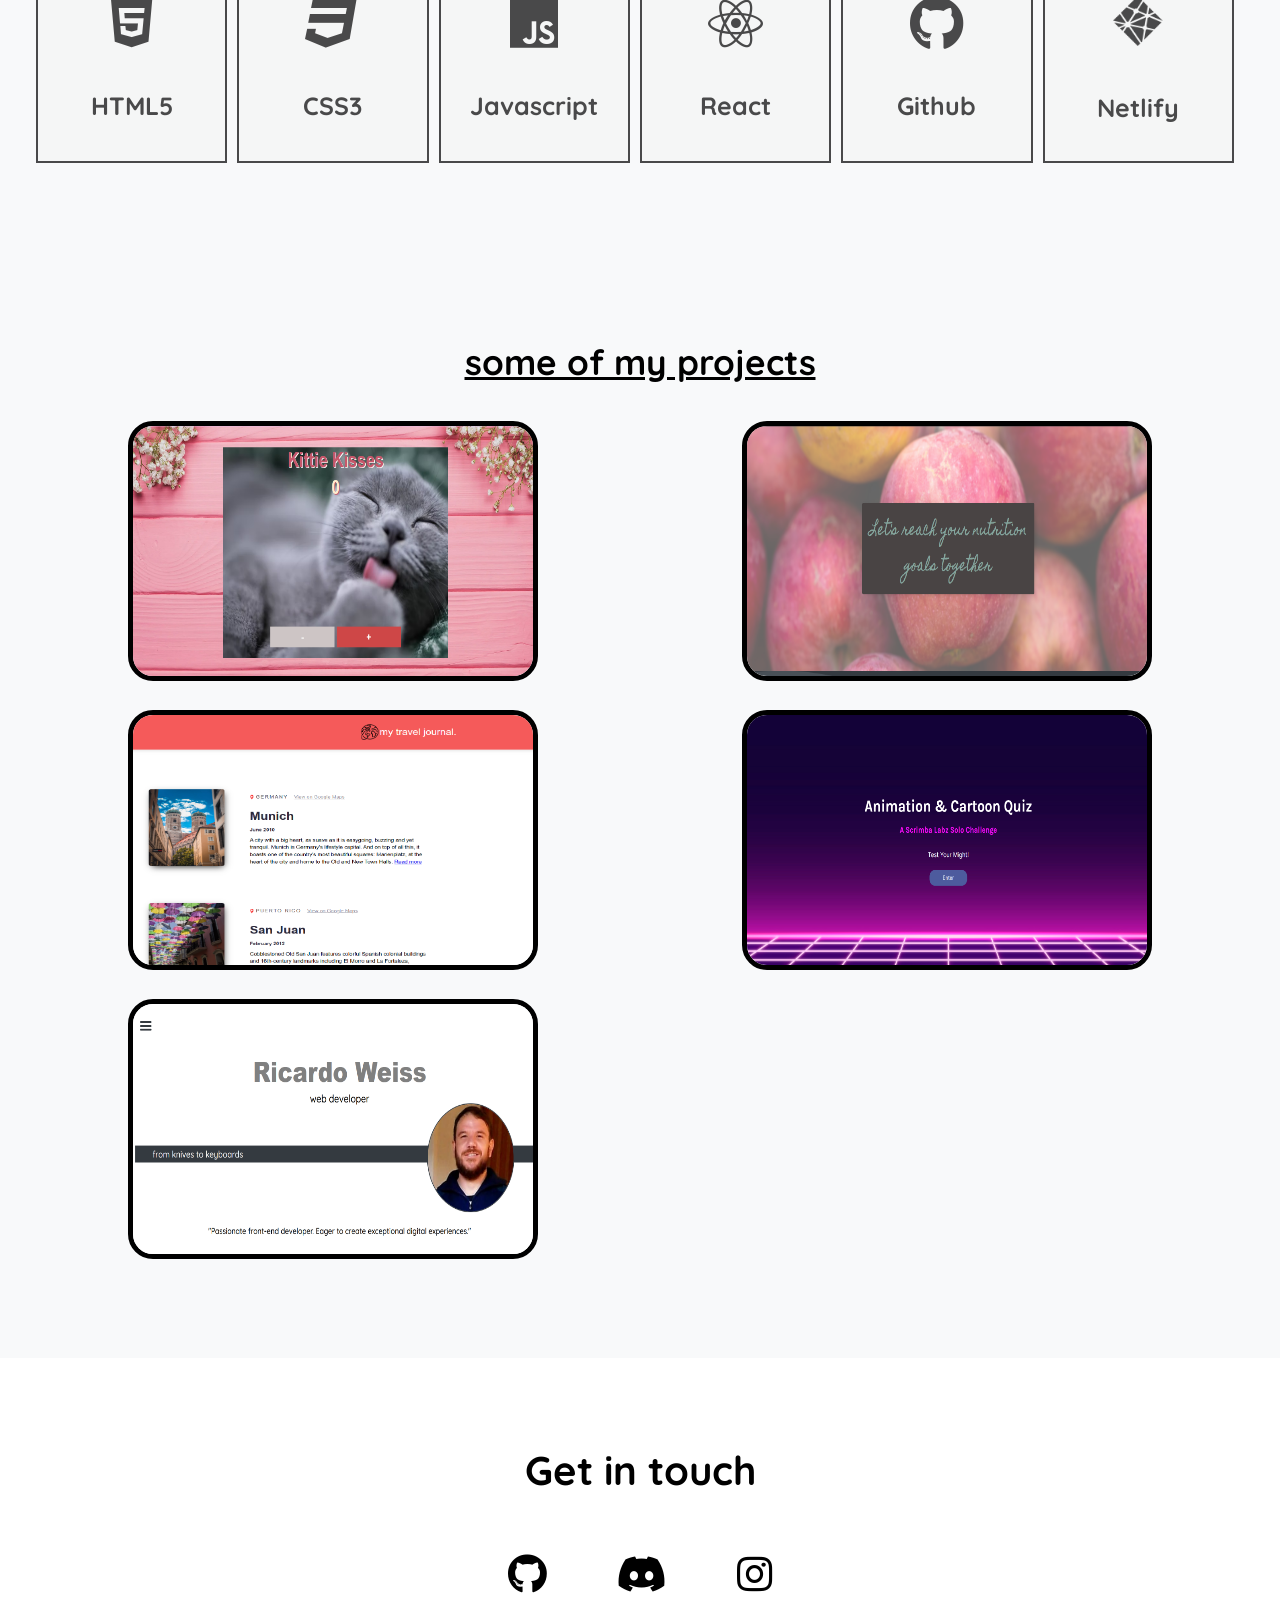
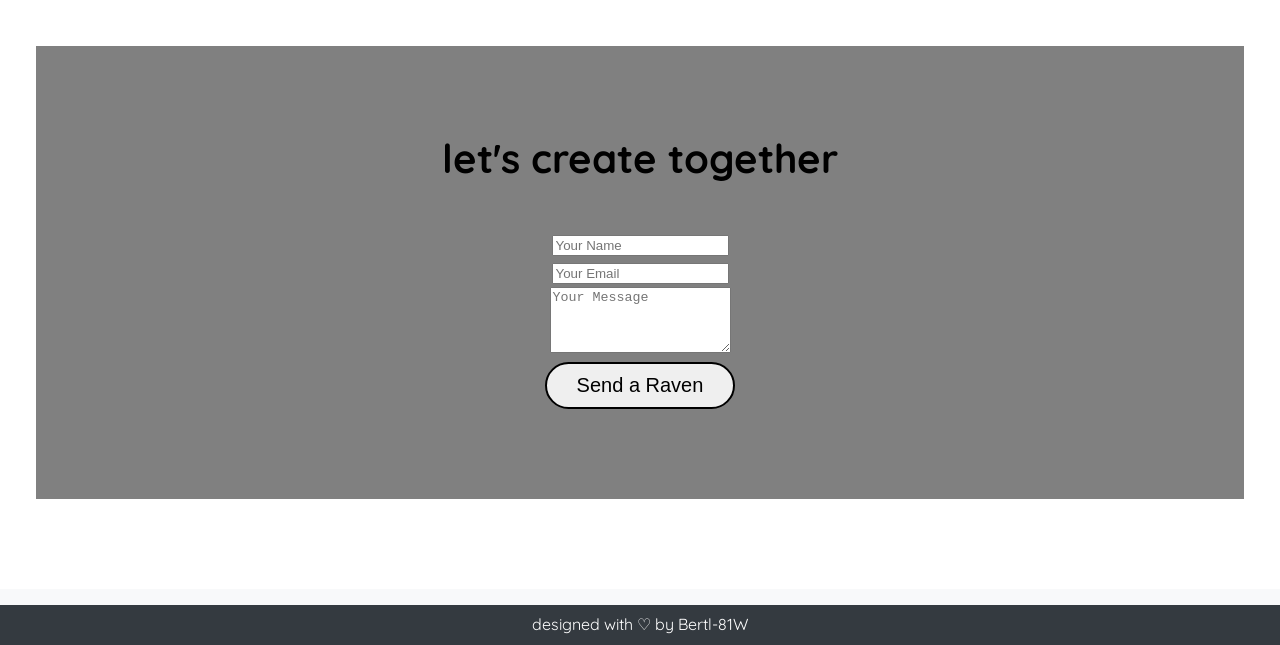
==== commit 605e8fa4: "add form, utilize netlify email services" ====
--- a/index.html
+++ b/index.html
@@ -118,7 +118,6 @@
         <div class="project">
             <img src="images/clientSite_1.png" class="portfolio-img" alt="Project Thumbnail">
           <div class="buttons">
-            <!--a href="https://github.com/Bertl-81W/quizzical-app.git" class="btn">View Code</a>-->
             <a href="https://nutritionbyheather.com/" class="btn">View Site</a>
           </div>
         </div>
@@ -174,16 +173,20 @@
                      </a>
                  </li>
             </ul>
-        </div> 
-         <h3>if you would like to work together</h3>        
-         <a href="mailto:ricardoweiss1012@gmail.com">
-          <button class="mailButton">Send a Raven</button>
-         </a>
-      </div>
+        </div>
+            <section class="contact-form" id="contact">
+              <h3>let's create together</h3>
+              <form name="contact" method="POST" data-netlify="true">
+                <input type="hidden" name="form-name" value="contact">
+                <input type="text" name="name" placeholder="Your Name" required><br>
+                <input type="email" name="email" placeholder="Your Email" required><br>
+                <textarea name="message" placeholder="Your Message" rows="4" required></textarea><br>
+                <button type="submit" class="mailButton">Send a Raven</button>
+              </form>
+            </section>
 
                <!--  footer  -->
-
-    </section>
+          </section>
       <footer>
         <p class="call-sign"id="trademark">designed with ♡ by Bertl-81W</p> 
       </footer>           
--- a/styles.css
+++ b/styles.css
@@ -200,6 +200,11 @@
 }
 
    /*my contact info*/
+
+.contact-form {
+  background-color: grey;;
+  
+}   
 
 .contact-info {
     background-color: #ffff;
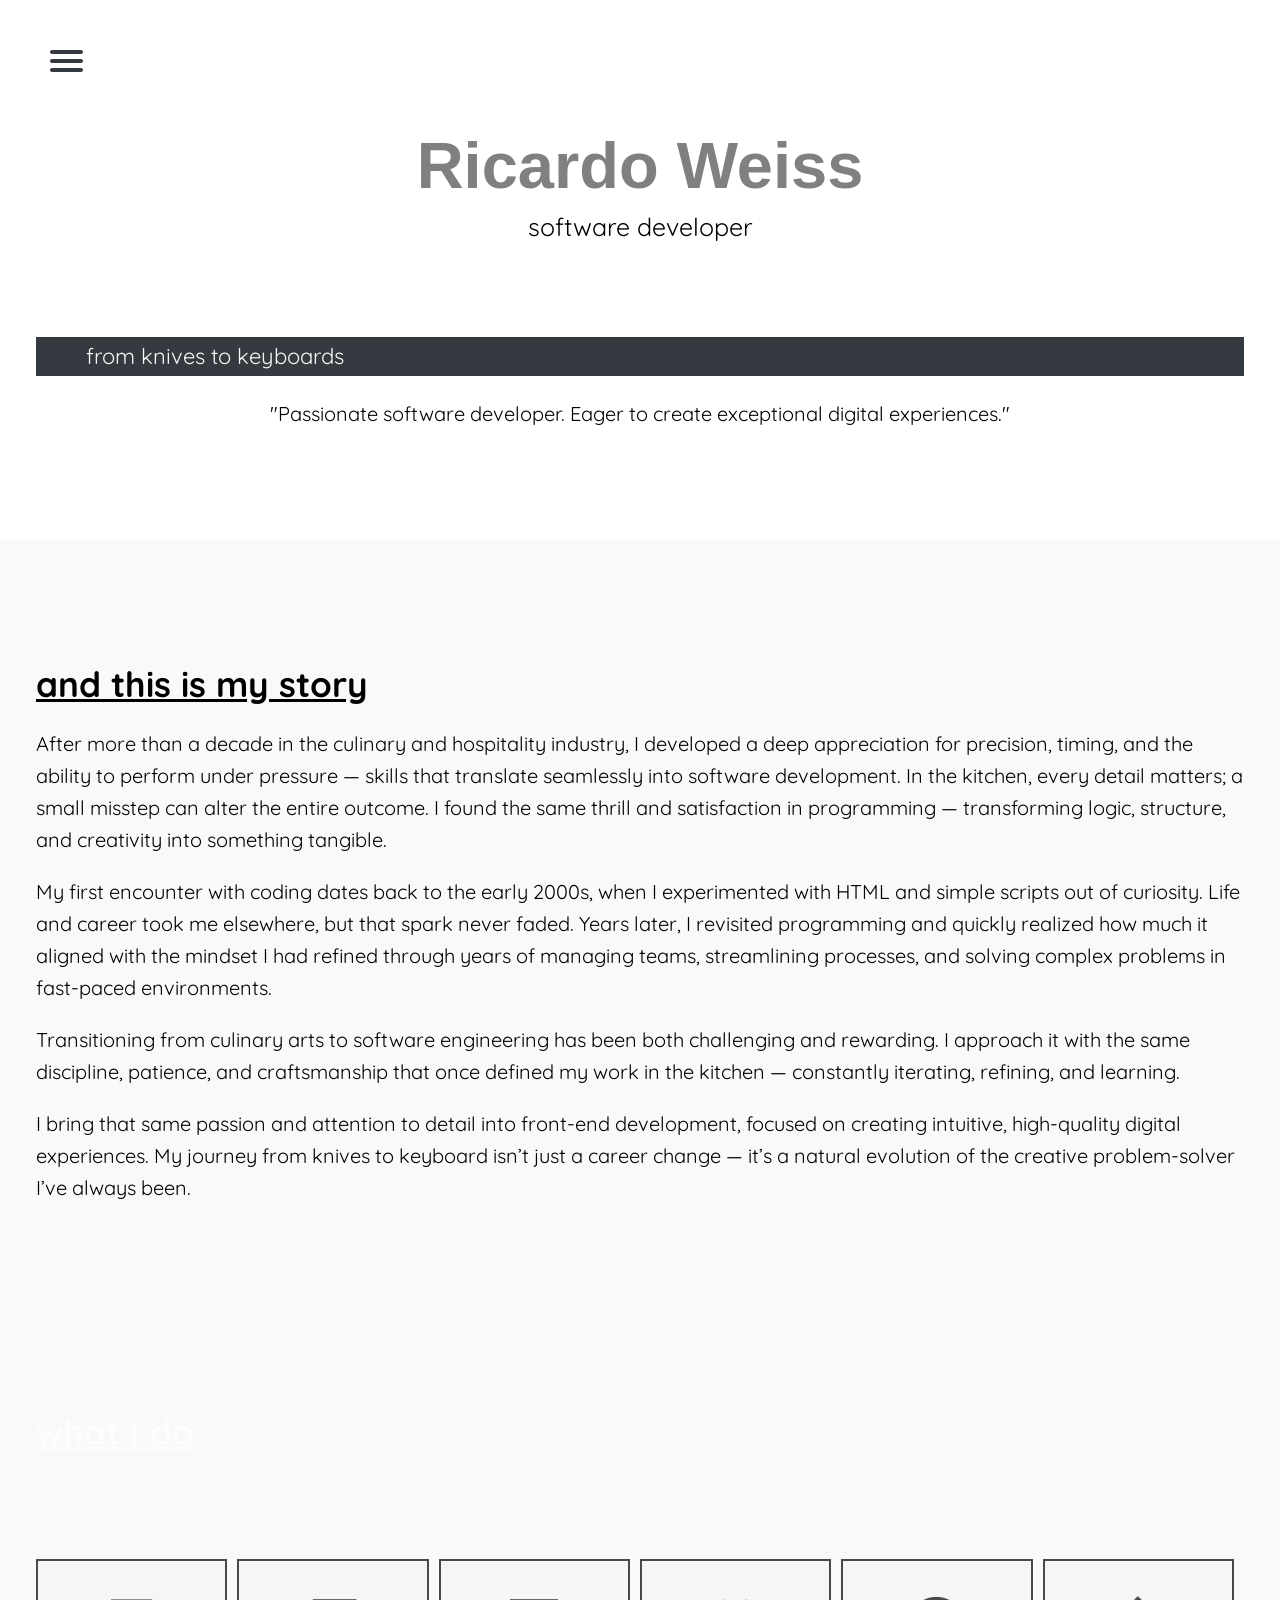
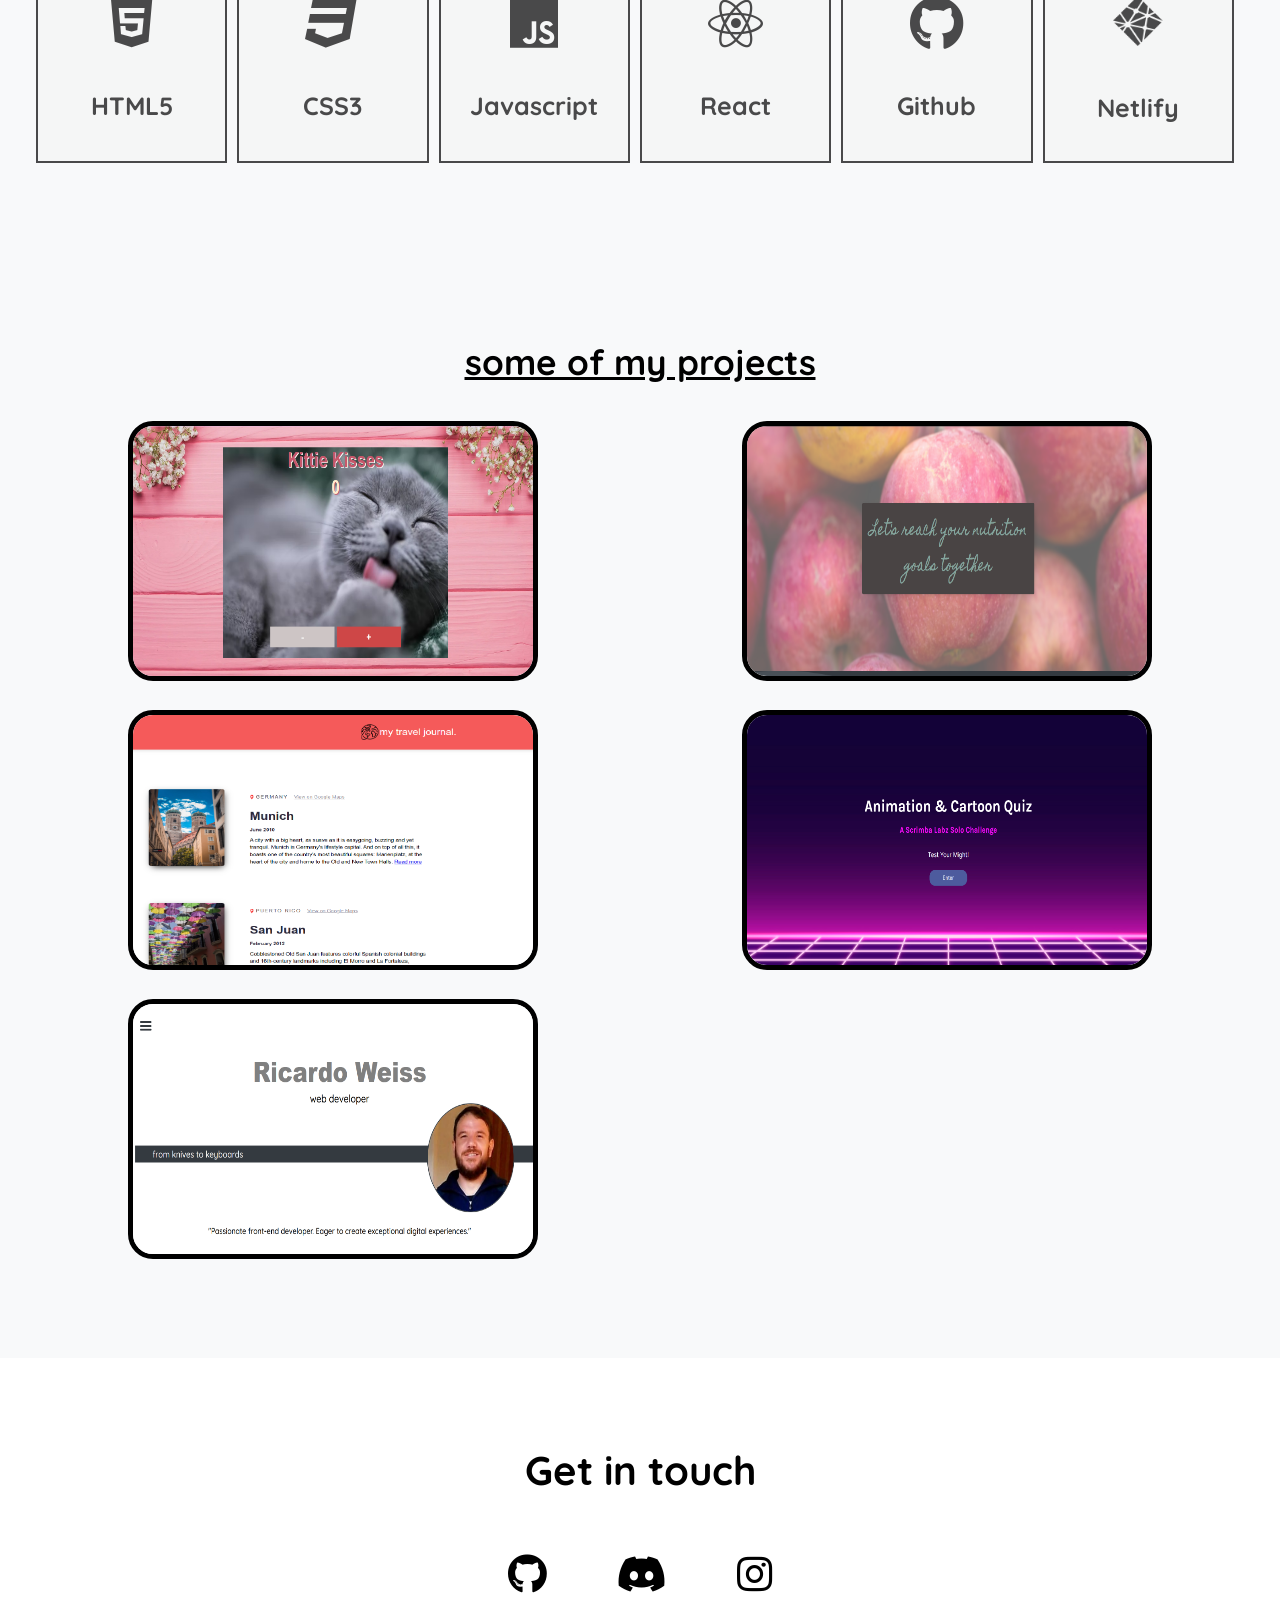
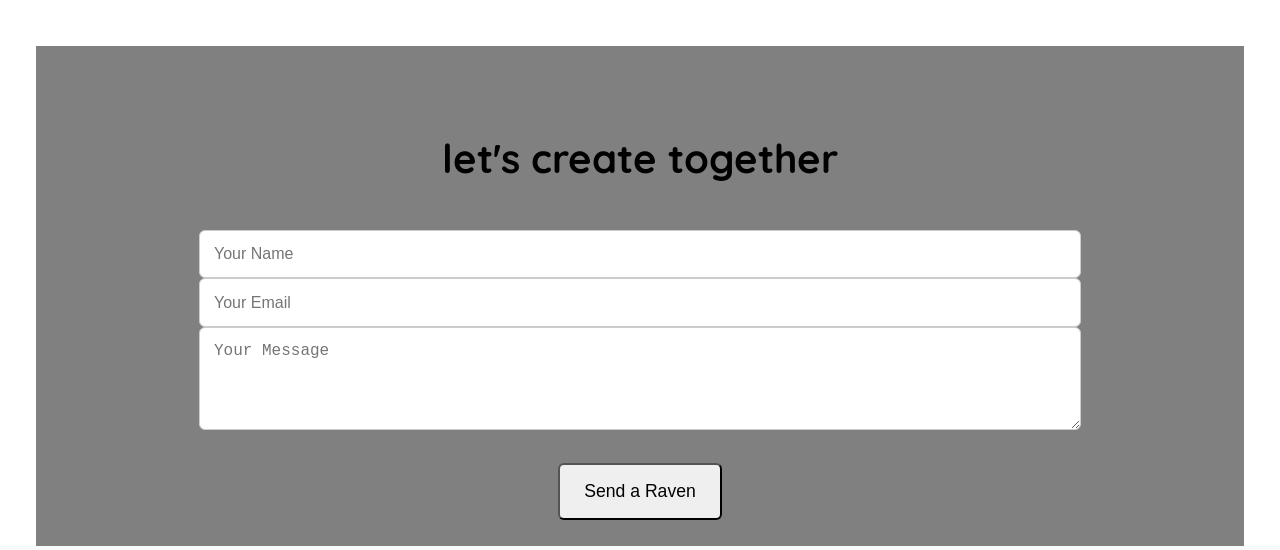
==== commit b155988f: "update portfolio and add new styling and a form" ====
--- a/index.html
+++ b/index.html
@@ -186,7 +186,7 @@
             </section>
 
                <!--  footer  -->
-          </section>
+          <!--/section> -->
       <footer>
         <p class="call-sign"id="trademark">designed with ♡ by Bertl-81W</p> 
       </footer>           
--- a/styles.css
+++ b/styles.css
@@ -203,20 +203,23 @@
 
 .contact-form {
   background-color: grey;;
-  
-}   
-
-.contact-info {
-    background-color: #ffff;
-}
-.contact-info-link {
-    text-align: center;    
-}
-.mailButton{
-    padding: 10px 30px;
-    font-size: 20px;
-    border-radius: 35px;
-    border: 2px solid #000 ;
+  max-width: 100%;
+} 
+.contact-form input,
+.contact-form textarea {
+  width: 75%;
+  padding: 0.9rem;
+  font-size: 1rem;
+  border-radius: 6px;
+  border: 1px solid #ccc;
+  background: #fff;
+}
+.contact-form .mailButton {
+  margin-top: 1.5rem;            
+  padding: 1rem 1.5rem;
+  font-size: 1.1rem;
+  cursor: pointer;
+  border-radius: 6px;
 }
 .mailButton:hover,
 .mailButton:focus {
@@ -224,6 +227,12 @@
     color: pink;
     cursor: pointer;
     transform: scale(1.2);    
+}
+.contact-info {
+    background-color: #ffff;
+}
+.contact-info-link {
+    text-align: center;    
 }
 .social-list {
     display: flex;
@@ -281,8 +290,8 @@
   top: -7px;
   left: -5px;  
   cursor: pointer;  
-  opacity: 0; /* hide this */
-  z-index: 2; /* and place it over the hamburger */  
+  opacity: 0; 
+  z-index: 2;   
   -webkit-touch-callout: none;
 } 
 #menuToggle span {
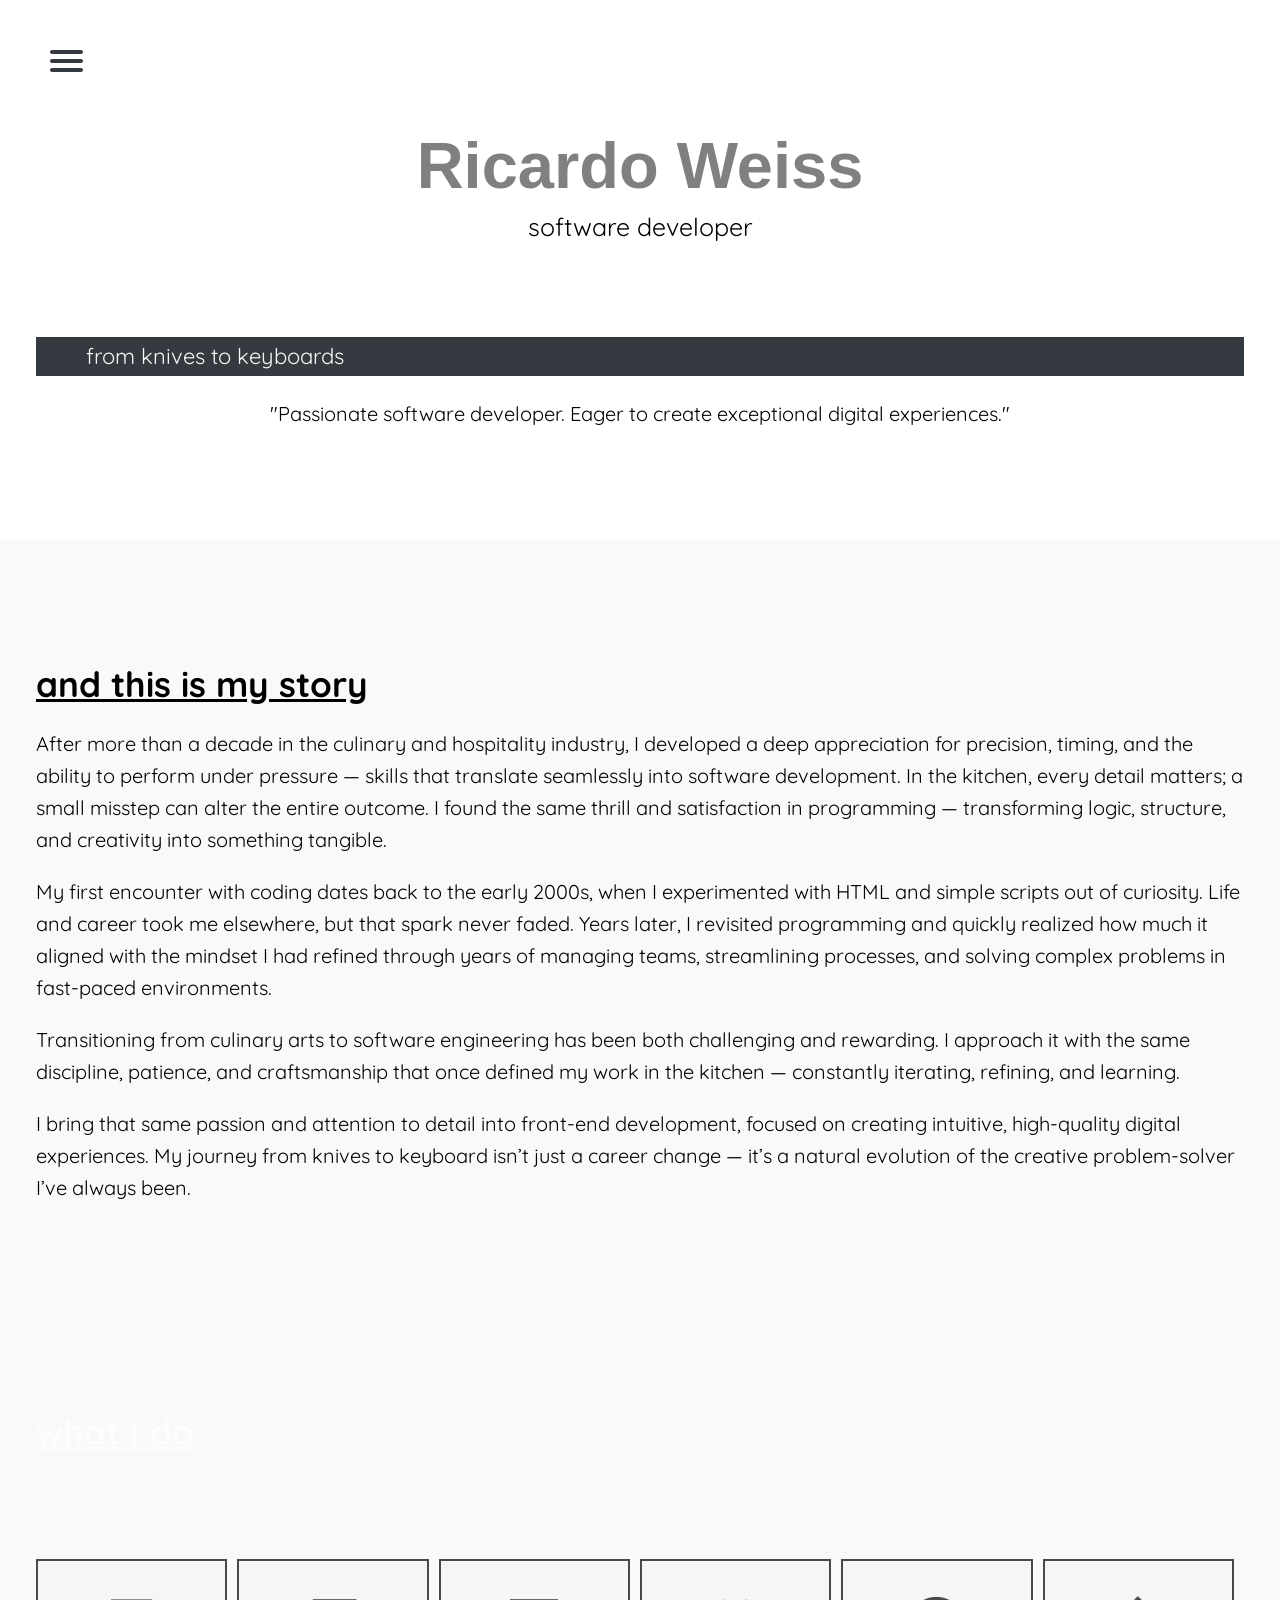
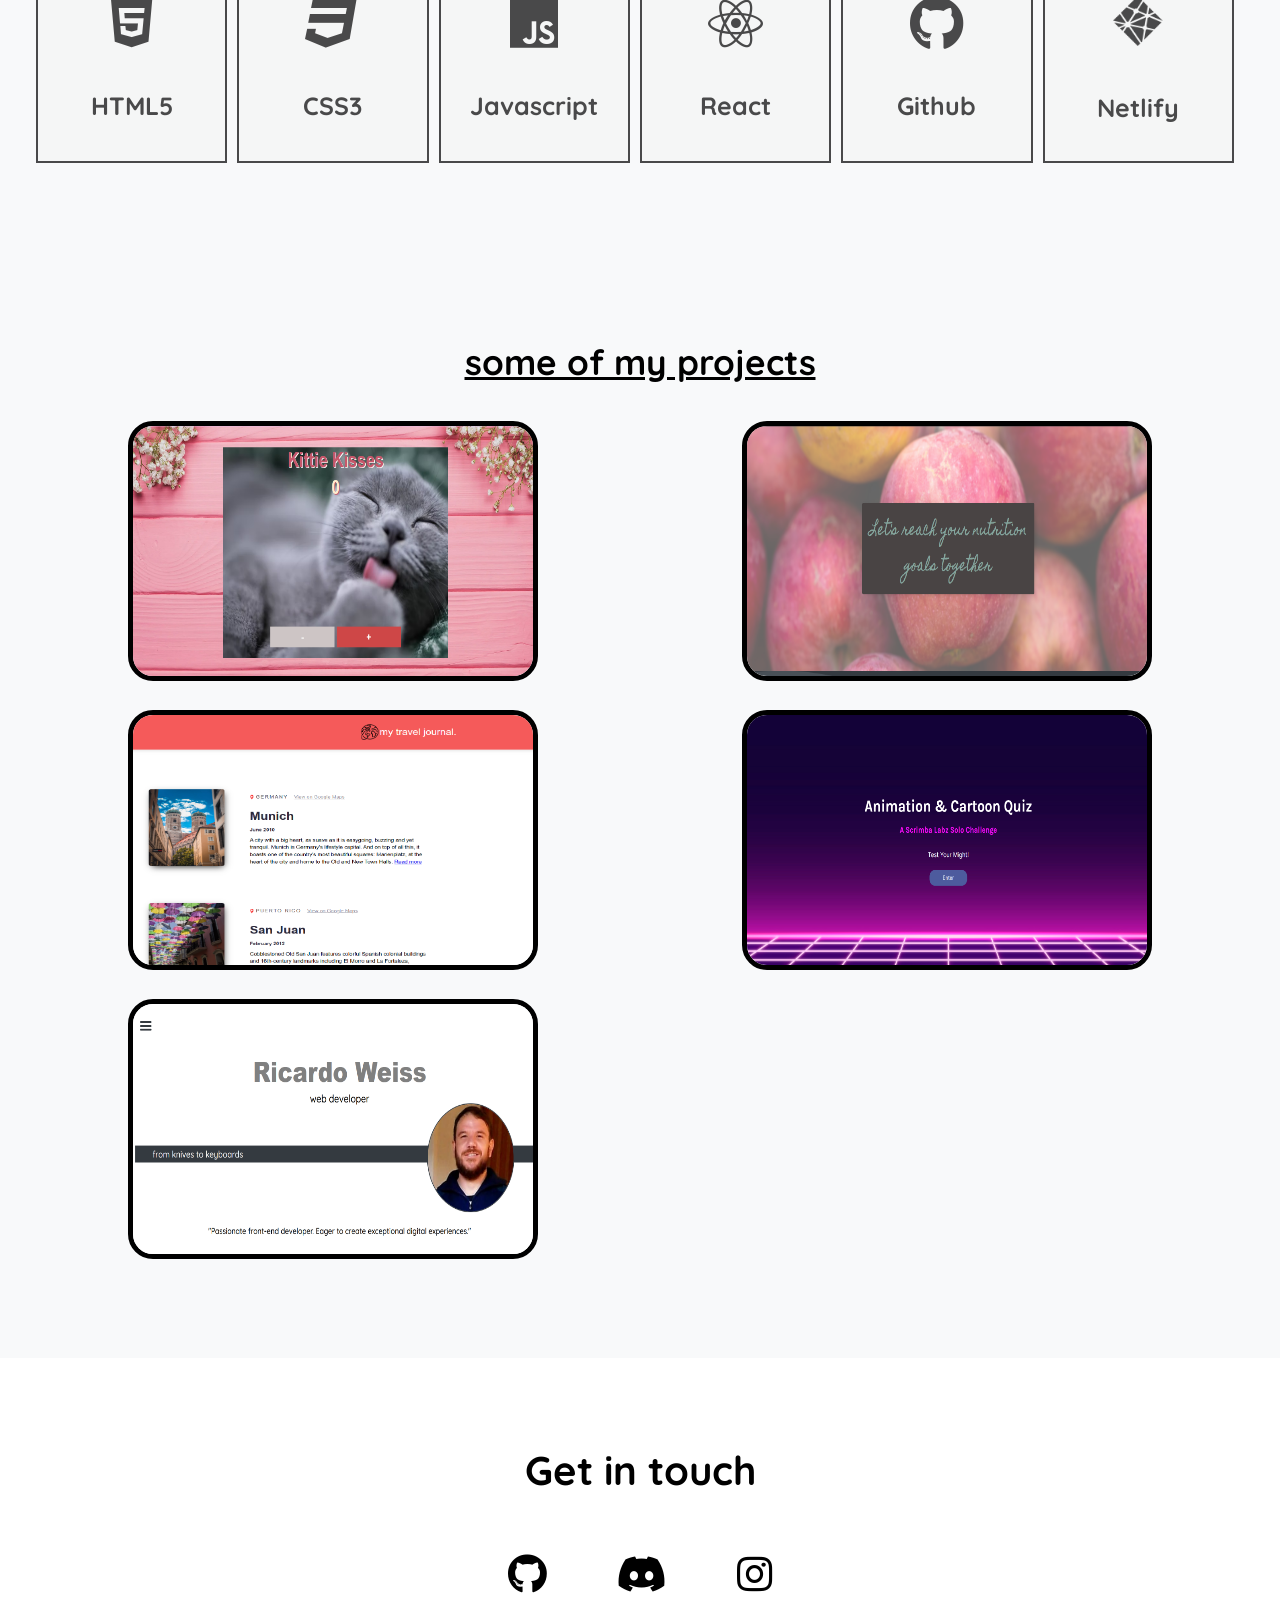
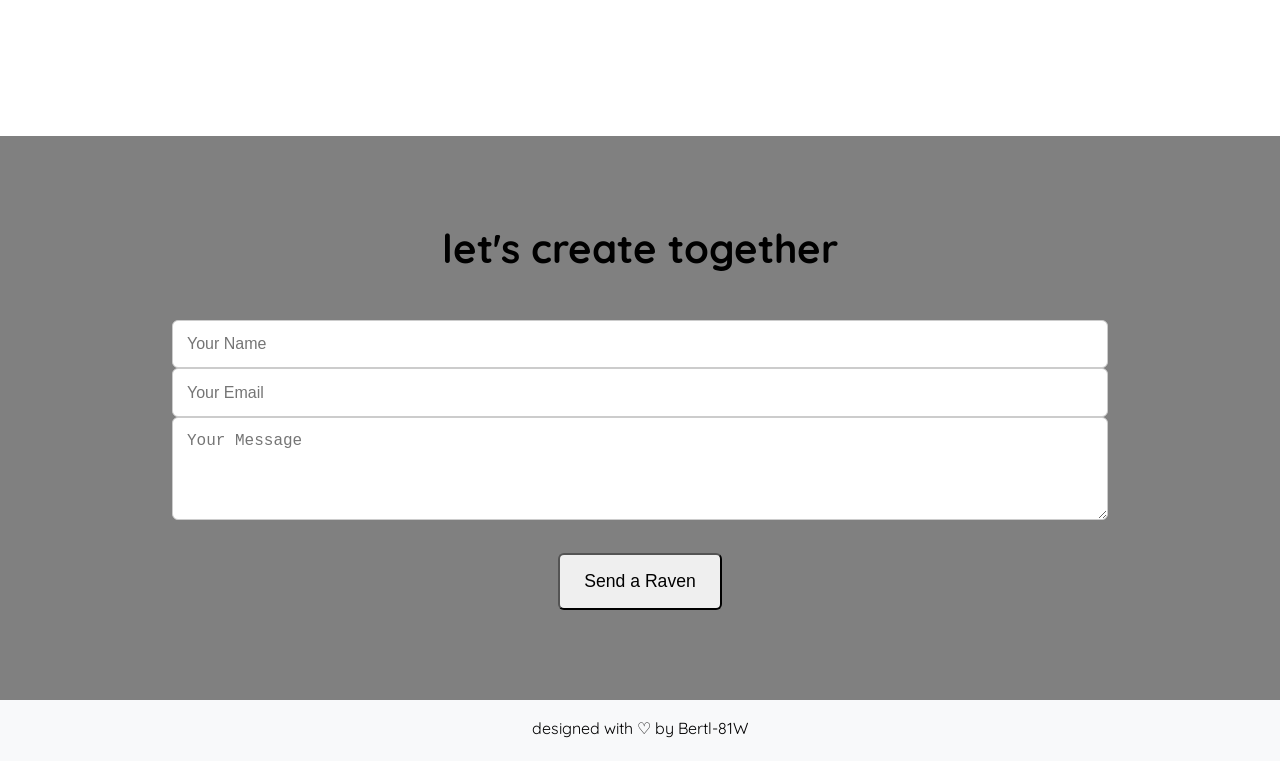
==== commit 36f7ab8b: "fix and replace previous layout and styling" ====
--- a/index.html
+++ b/index.html
@@ -174,6 +174,9 @@
                  </li>
             </ul>
         </div>
+        </section>
+
+             <!--  contact form  -->
             <section class="contact-form" id="contact">
               <h3>let's create together</h3>
               <form name="contact" method="POST" data-netlify="true">
--- a/styles.css
+++ b/styles.css
@@ -5,7 +5,7 @@
     color: black;
     margin: 0 auto;    
     font-size: 1.125em;
-    line-height: 1.6; 
+    line-height: 1.6;
 }
 section {
     max-width: 100%;
@@ -202,8 +202,9 @@
    /*my contact info*/
 
 .contact-form {
-  background-color: grey;;
+  background-color: grey;
   max-width: 100%;
+  text-align: center;
 } 
 .contact-form input,
 .contact-form textarea {
@@ -262,17 +263,9 @@
   align-items: center;
   justify-content: center;
 }
-#trademark {
-    background-color: #343a40;
-    color: #ffff;
-   /* display: flex;
-    align-items: center;
-    font-size: 20px;   
-    text-align: center;*/
-    margin-bottom: -210px;  
-    height: 40px;
-    width: 100%;     
-} 
+footer {
+  max-width: 100%;  
+}
 #menuToggle {
   display: block;
   position: fixed;
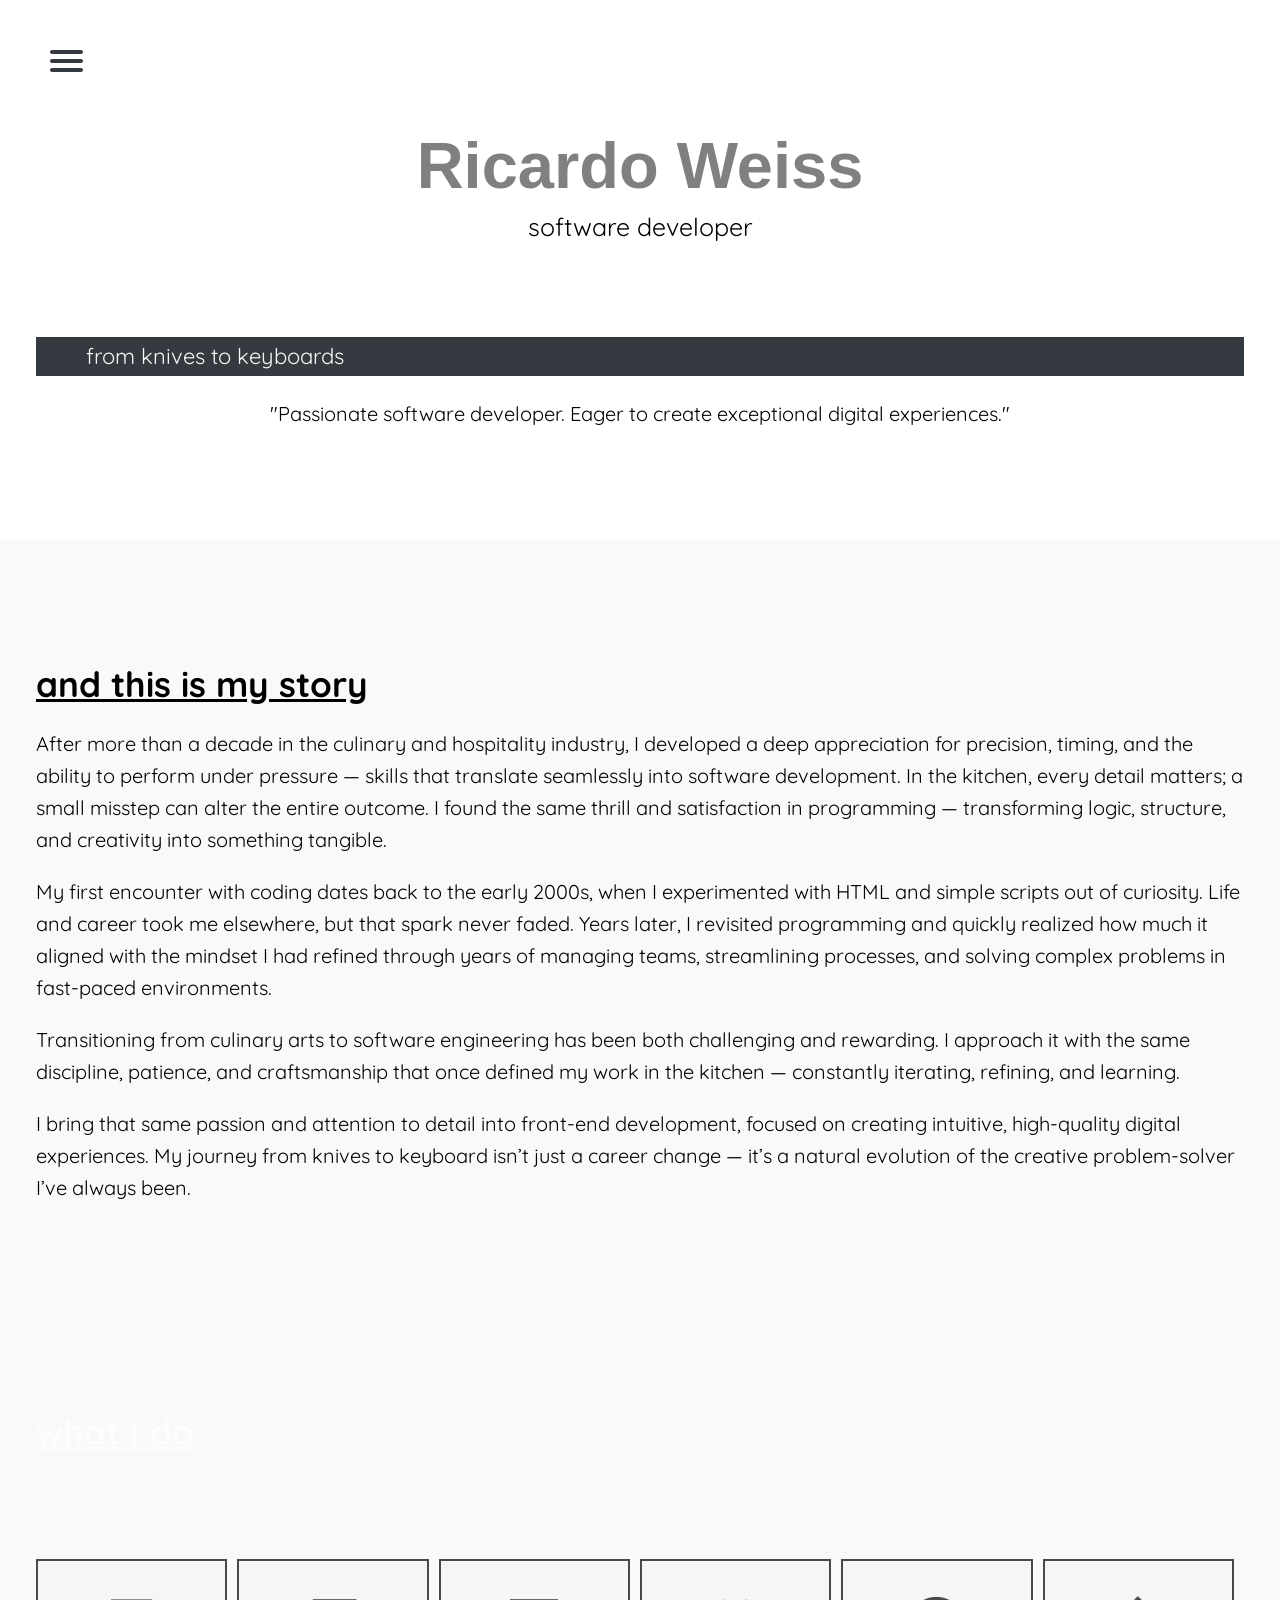
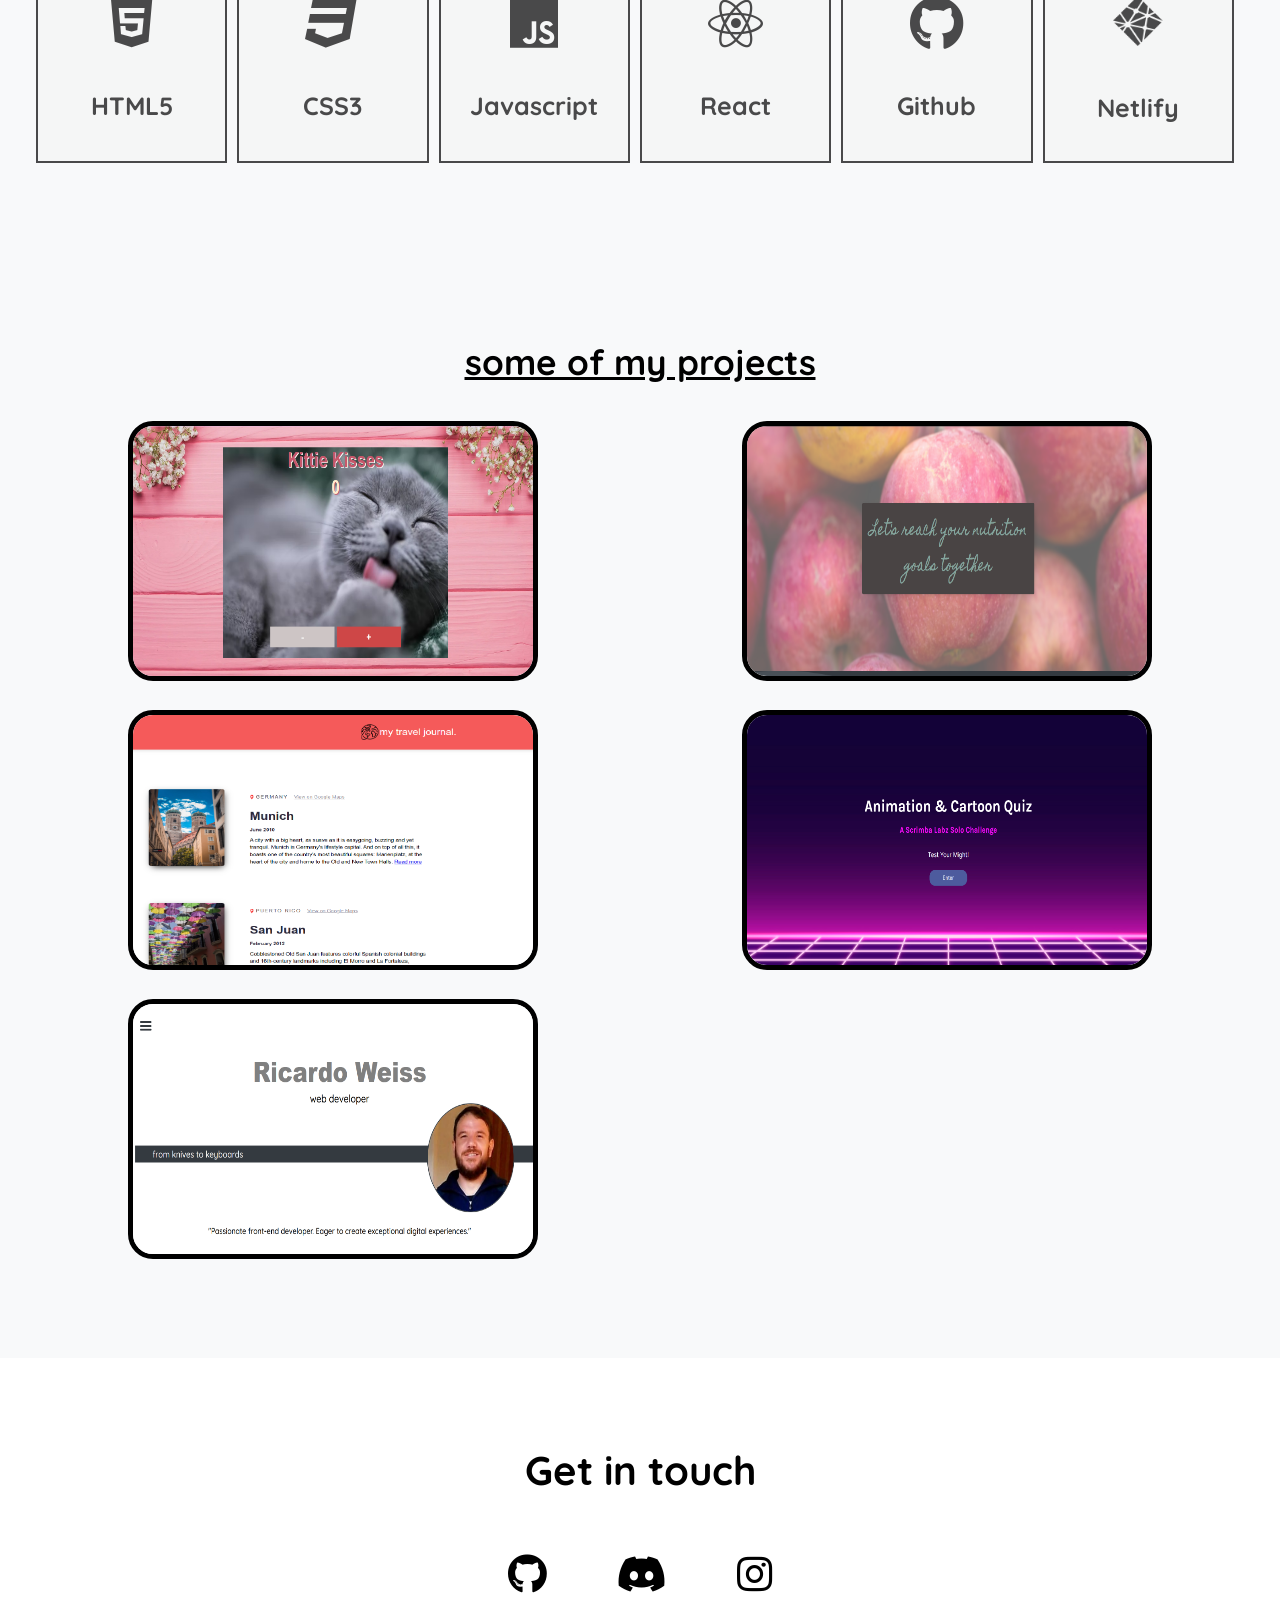
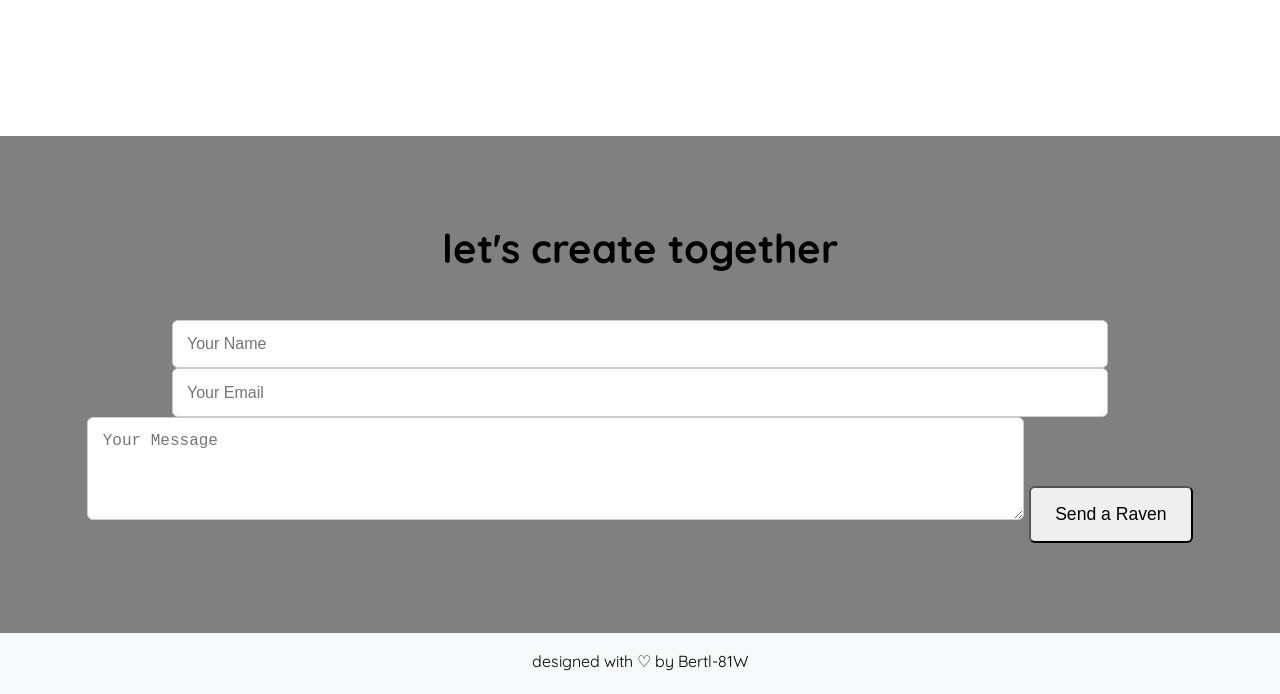
==== commit 8923d96e: "fix form" ====
--- a/index.html
+++ b/index.html
@@ -181,9 +181,9 @@
               <h3>let's create together</h3>
               <form name="contact" method="POST" data-netlify="true">
                 <input type="hidden" name="form-name" value="contact">
-                <input type="text" name="name" placeholder="Your Name" required><br>
-                <input type="email" name="email" placeholder="Your Email" required><br>
-                <textarea name="message" placeholder="Your Message" rows="4" required></textarea><br>
+                <input type="text" name="name" placeholder="Your Name" required>
+                <input type="email" name="email" placeholder="Your Email" required>
+                <textarea name="message" placeholder="Your Message" rows="4" required></textarea>
                 <button type="submit" class="mailButton">Send a Raven</button>
               </form>
             </section>
